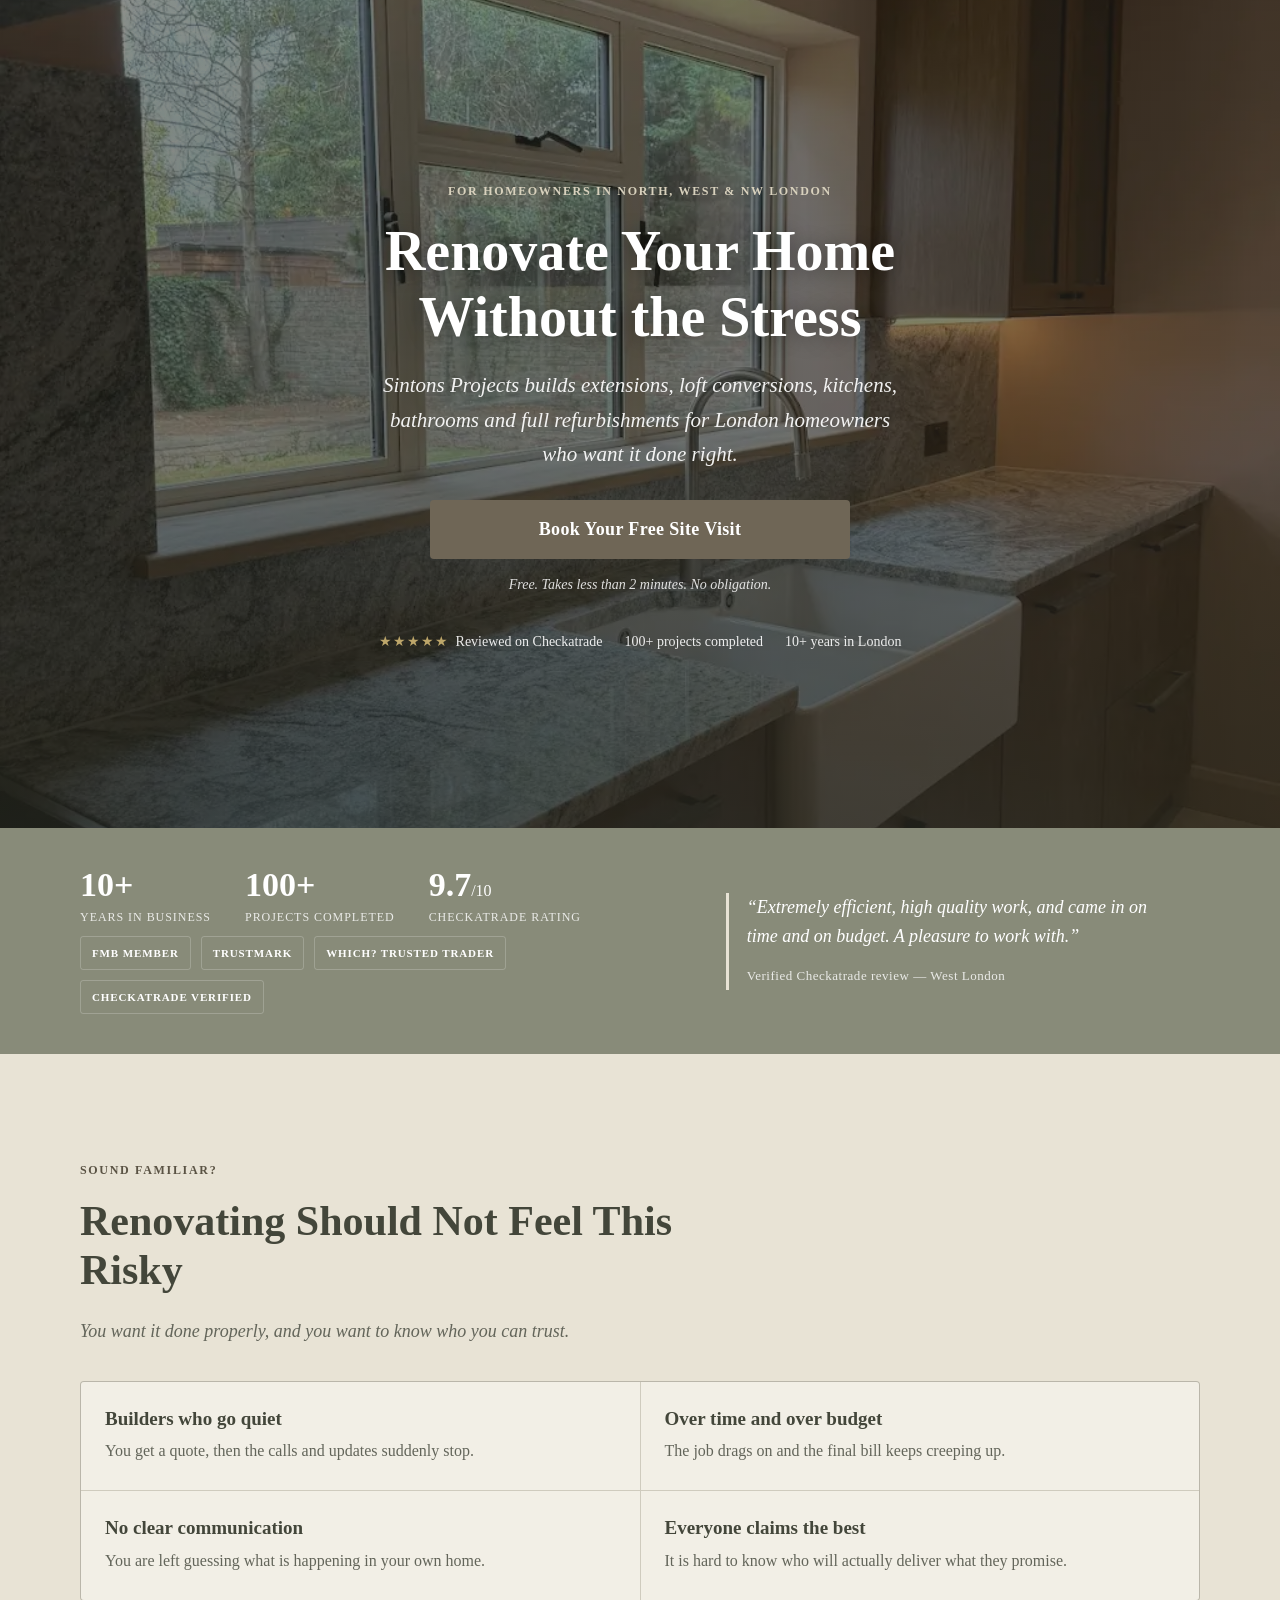
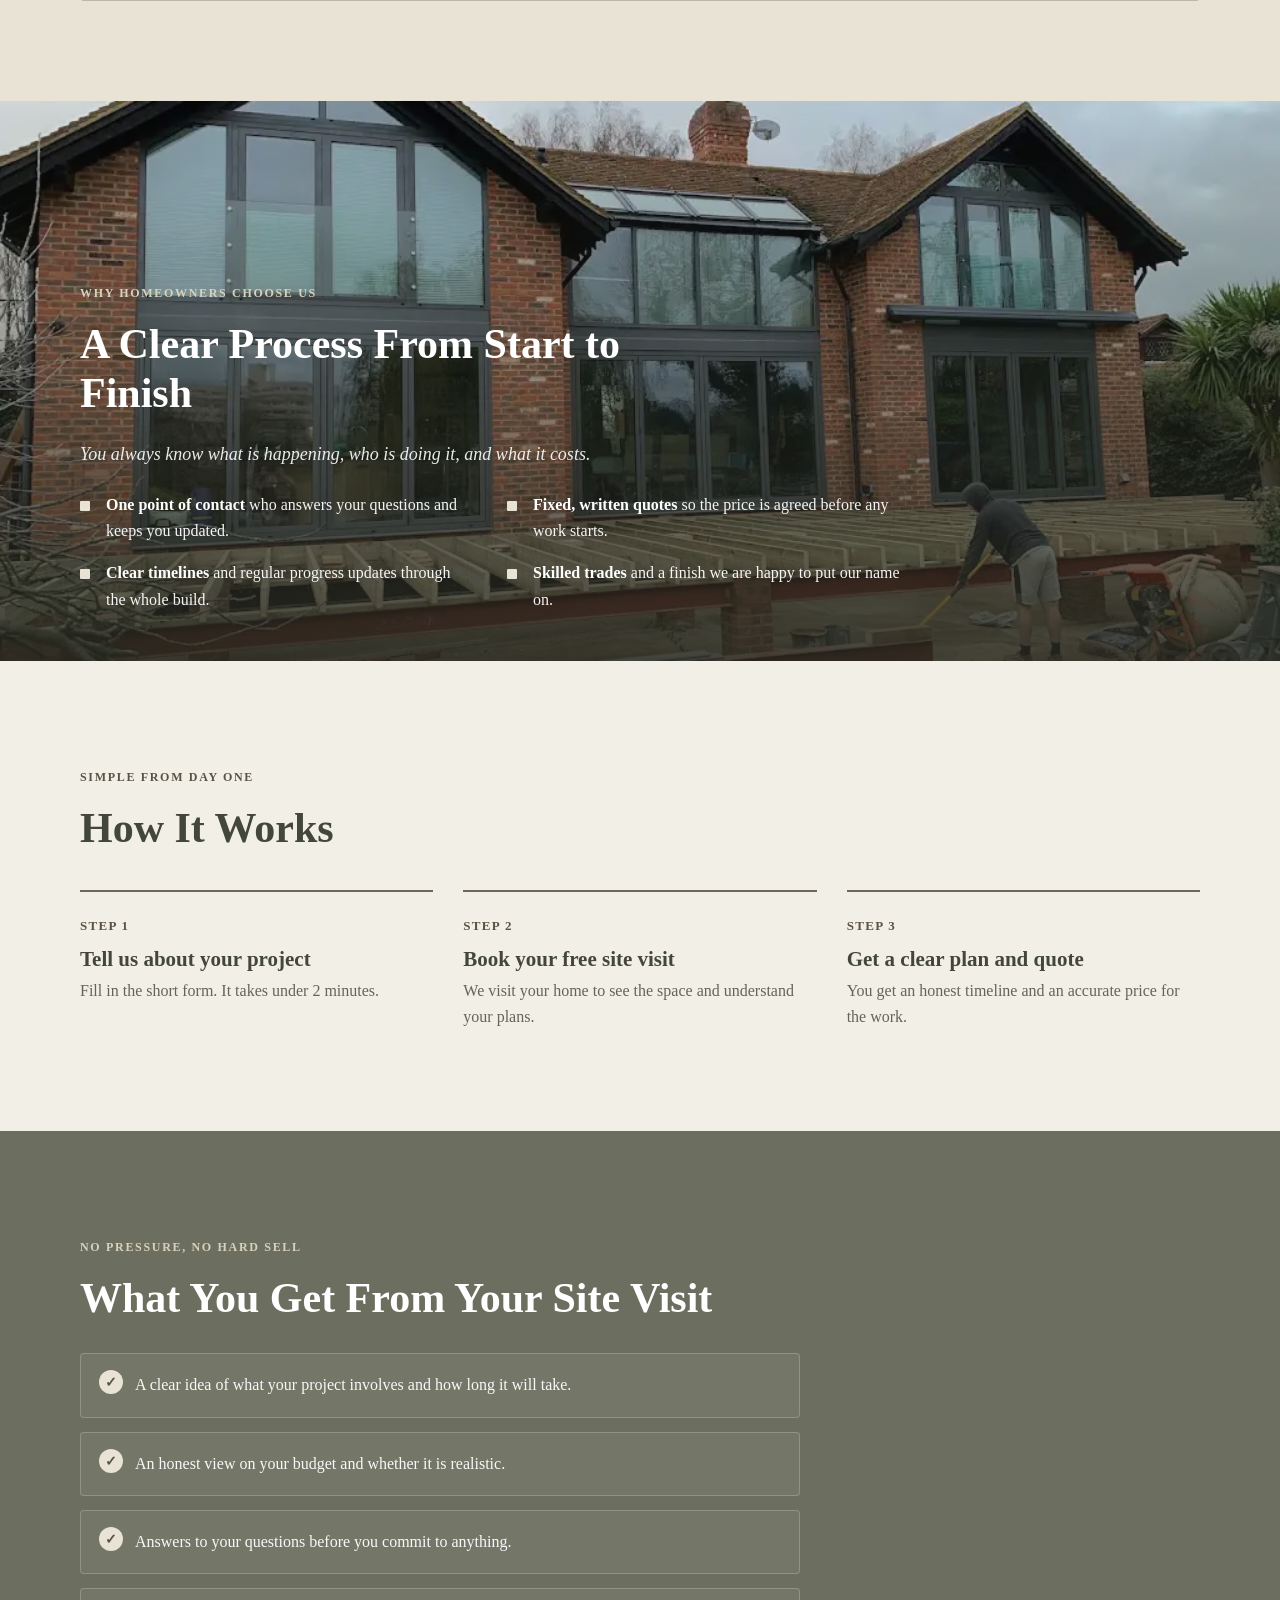
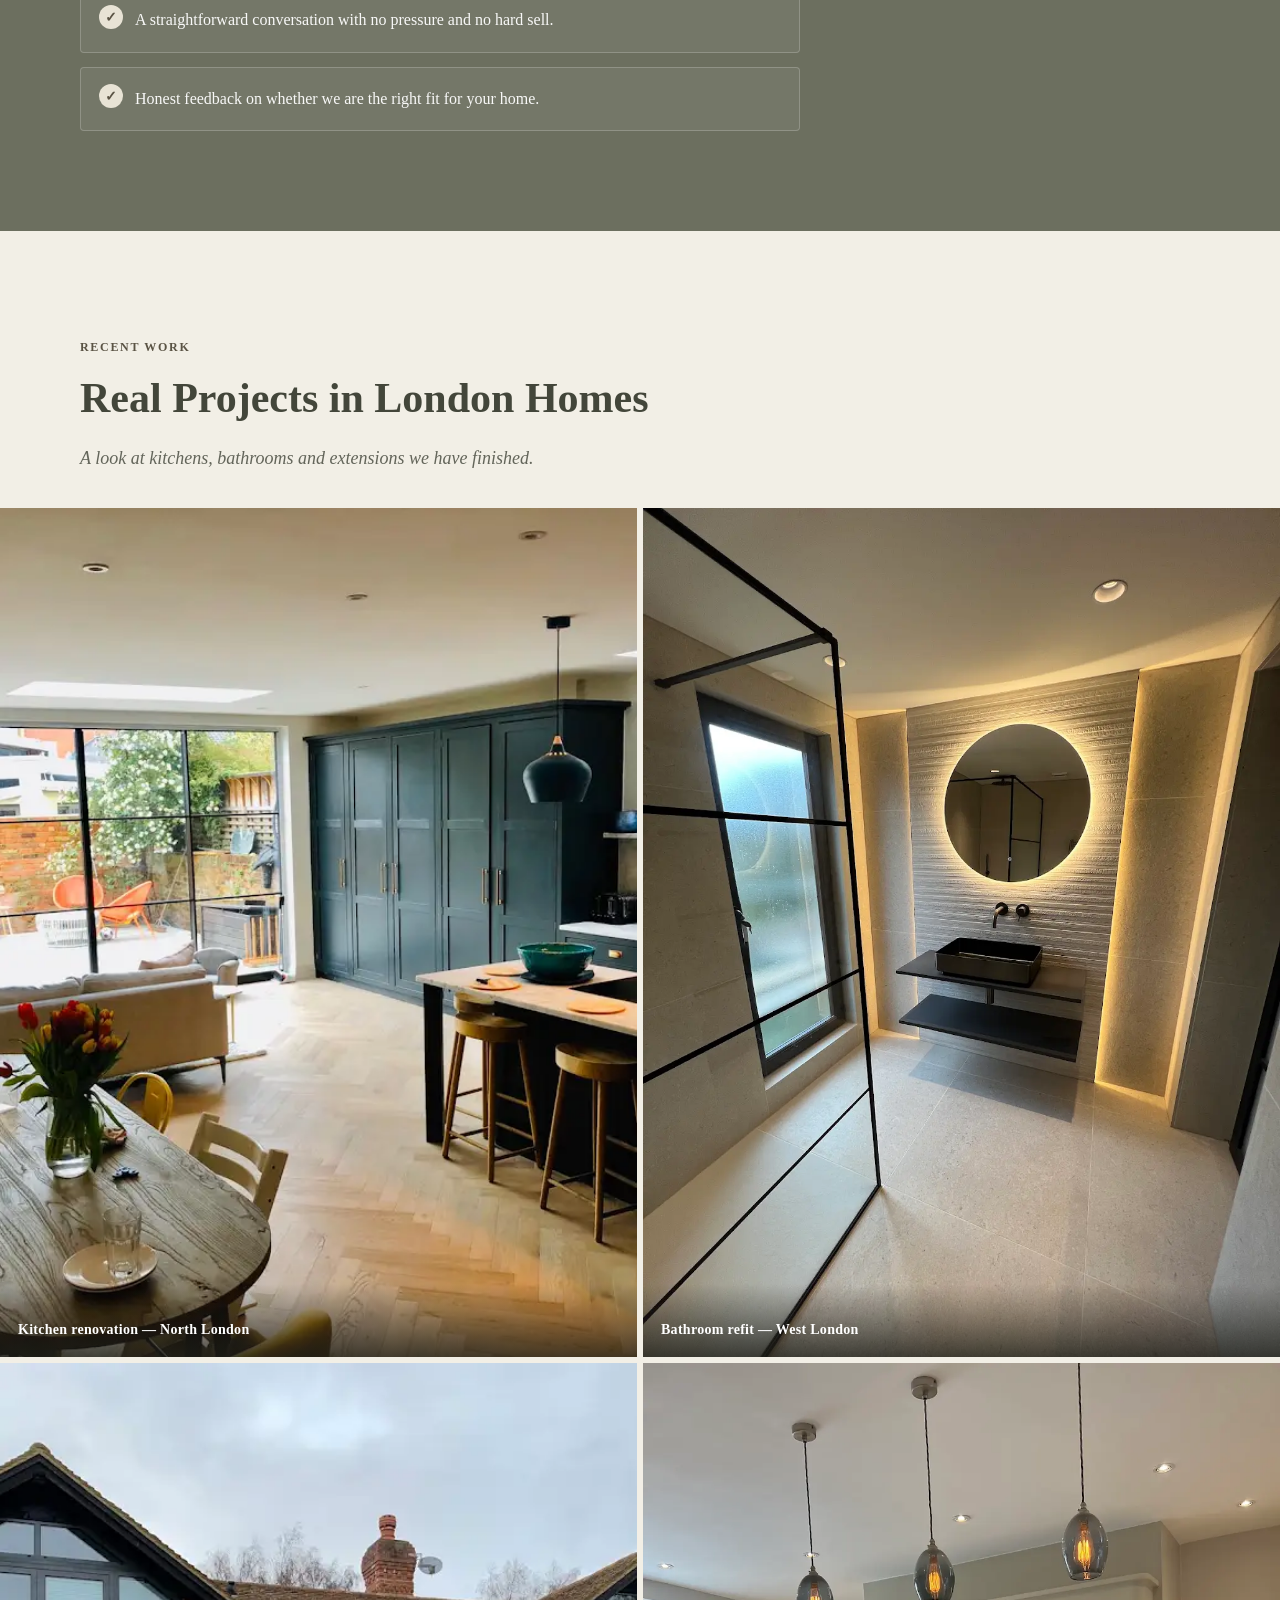
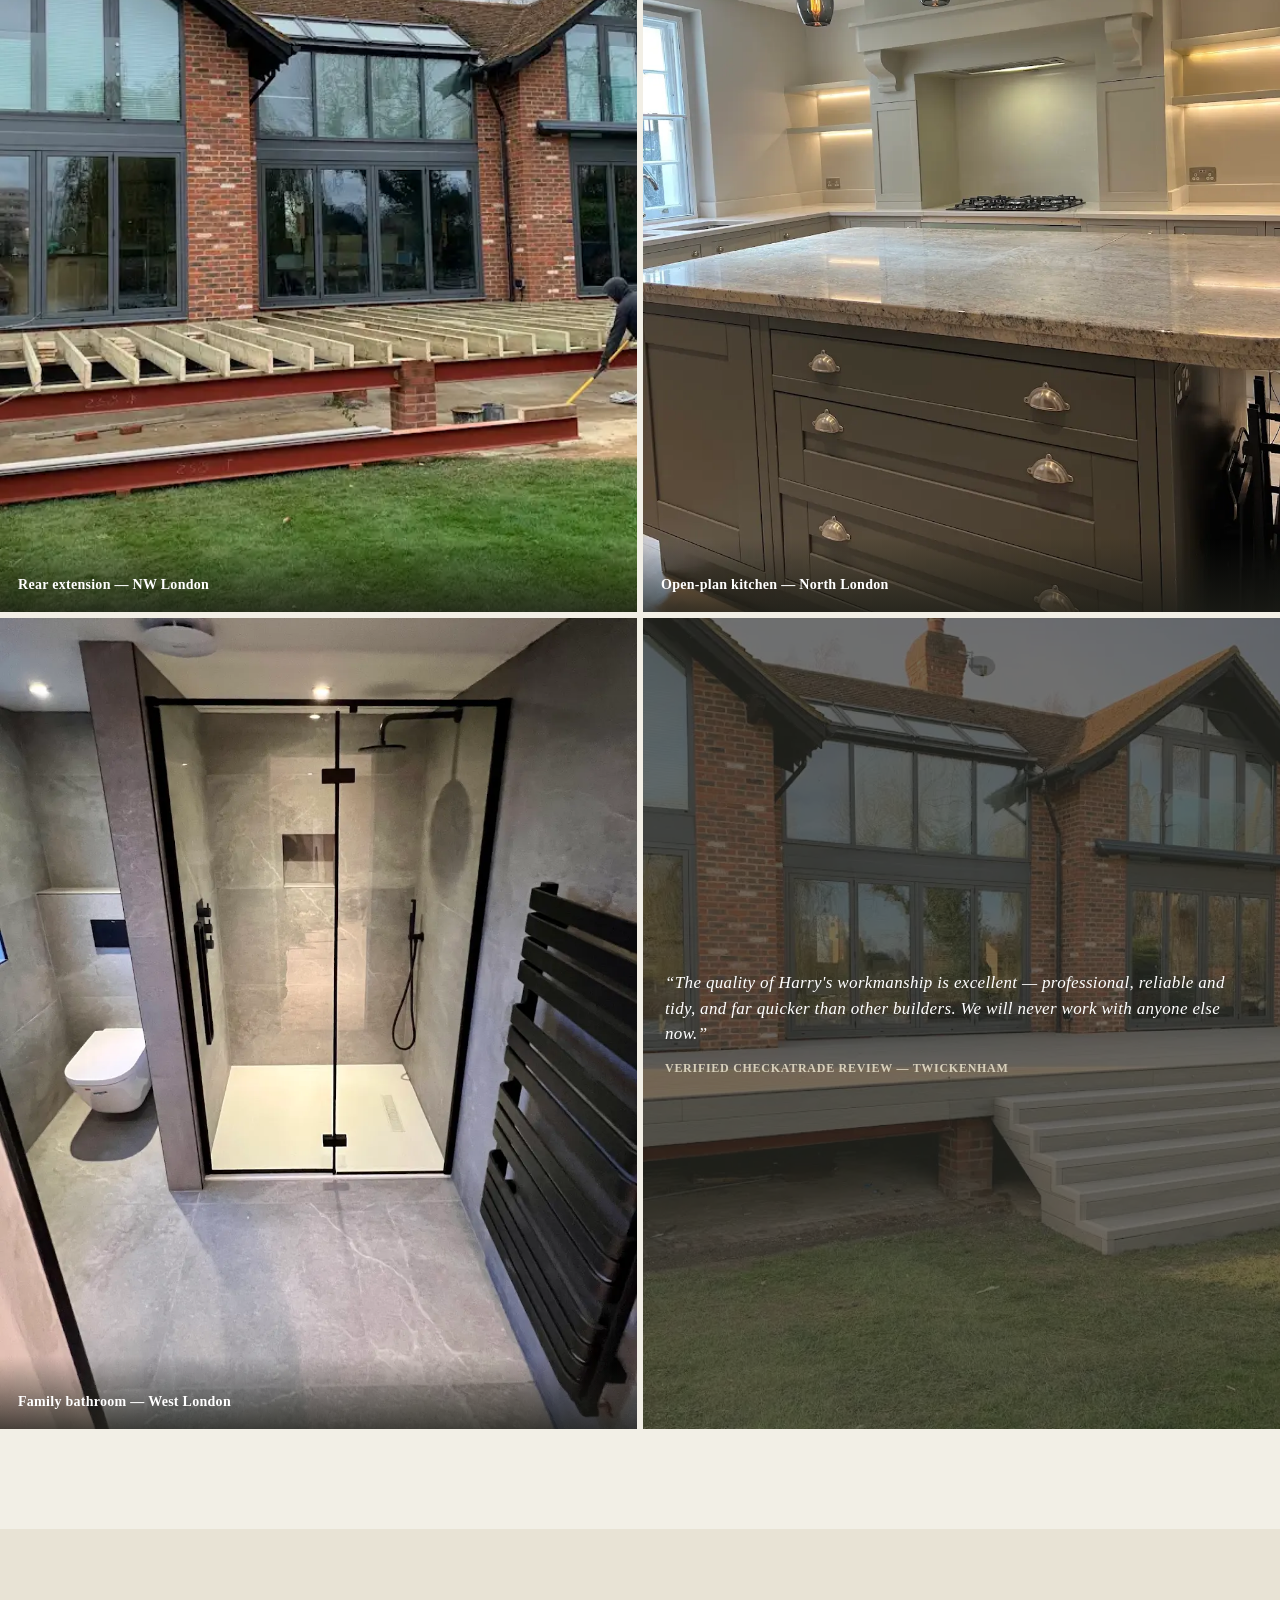
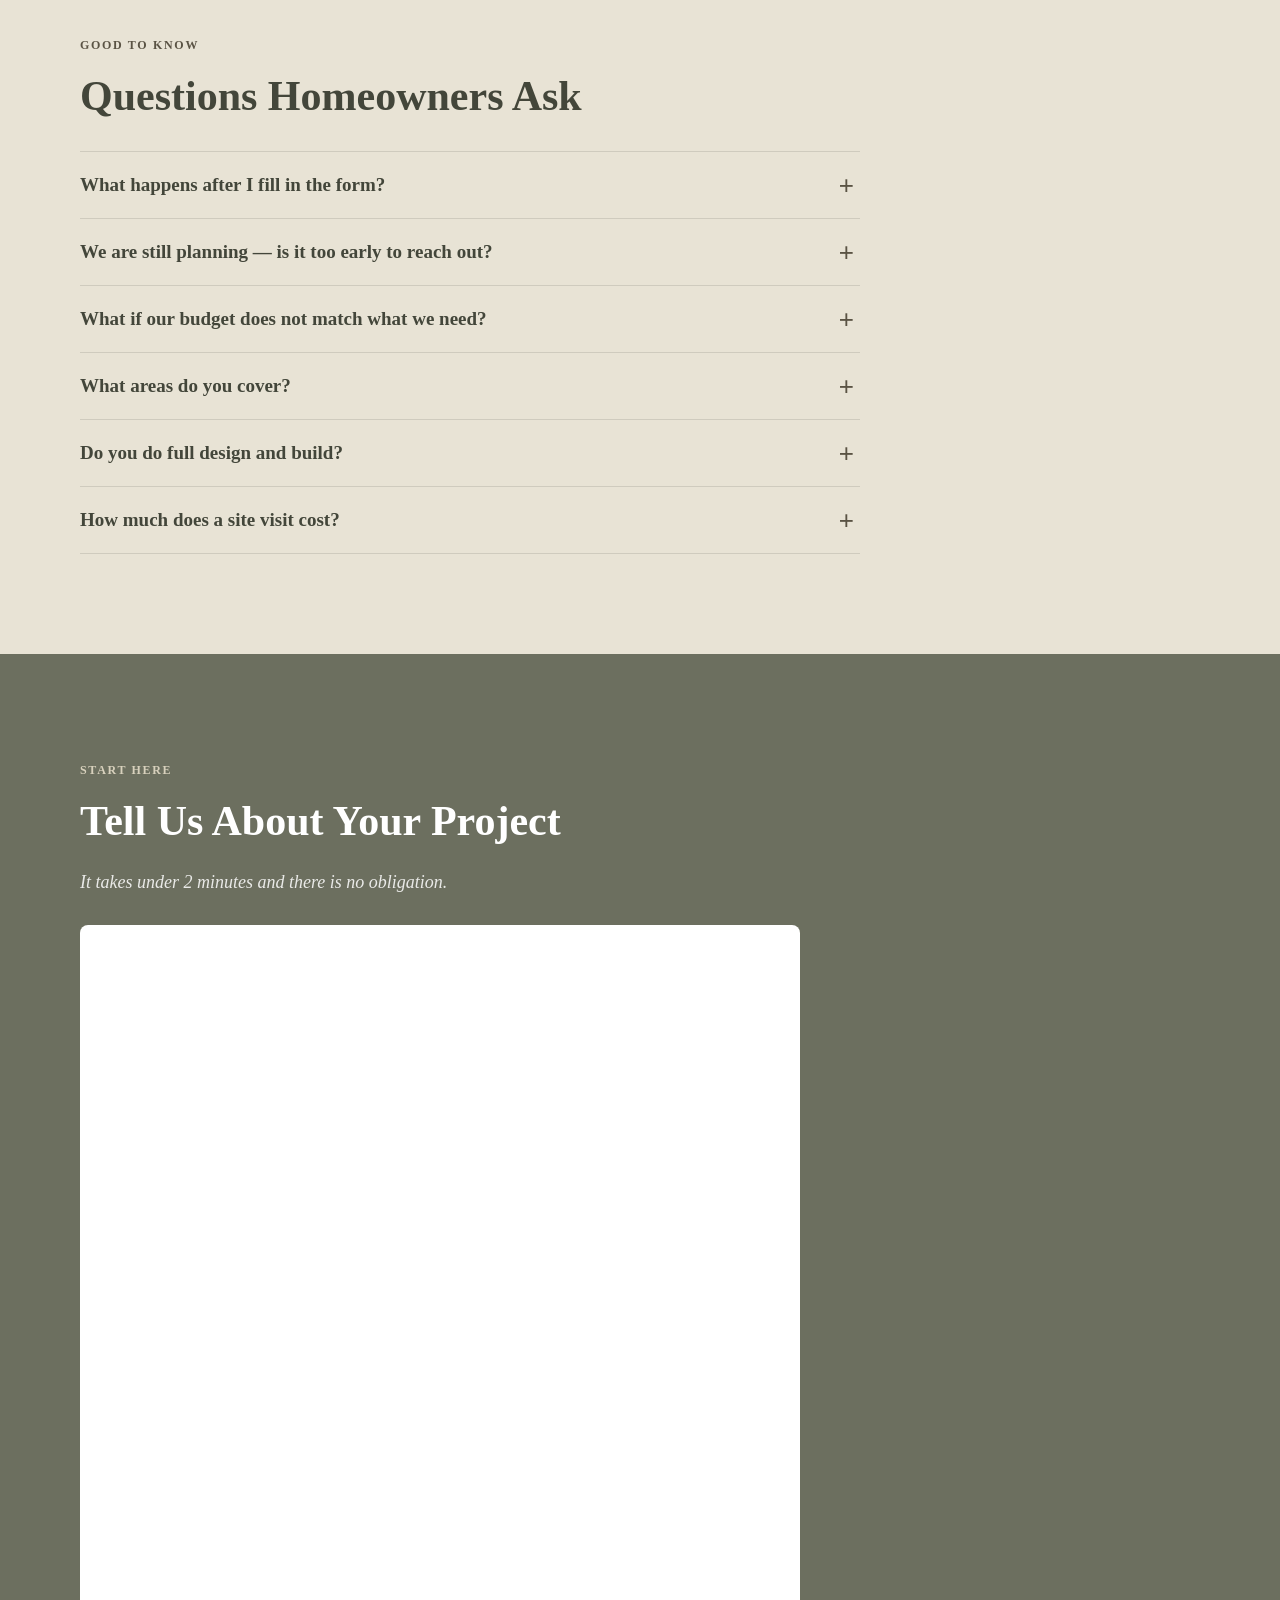
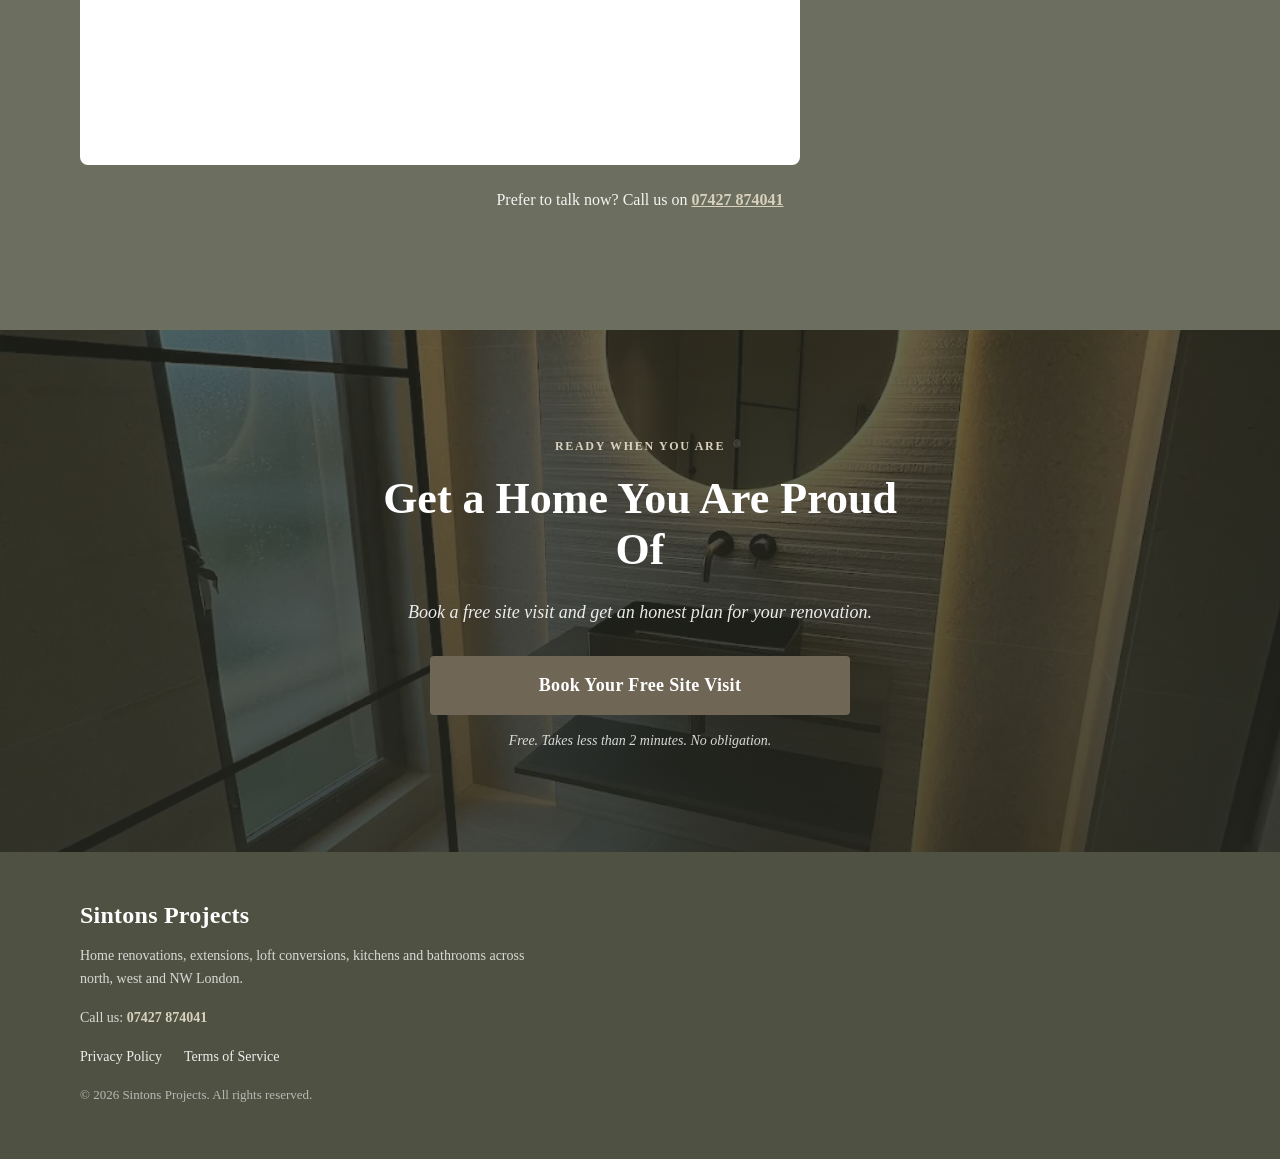
==== index.html @ 222a1808 "Add root redirect to funnel landing page Forwards the bare domain (site root) to funnel/landing.html" ====
<!DOCTYPE html>
<html lang="en-GB">
<head>
  <meta charset="UTF-8" />
  <meta name="viewport" content="width=device-width, initial-scale=1" />
  <title>Sintons Projects | Home Renovations in North &amp; West London</title>
  <meta name="robots" content="noindex, follow" />
  <script>
    // Forward the bare domain to the funnel landing page,
    // preserving any UTM / click-id query parameters for tracking.
    (function () {
      var qs = window.location.search || "";
      window.location.replace("funnel/landing.html" + qs);
    })();
  </script>
  <meta http-equiv="refresh" content="0; url=funnel/landing.html" />
</head>
<body>
  <p style="font-family:Georgia,serif;padding:40px;">
    Redirecting to <a href="funnel/landing.html">Sintons Projects</a>…
  </p>
</body>
</html>
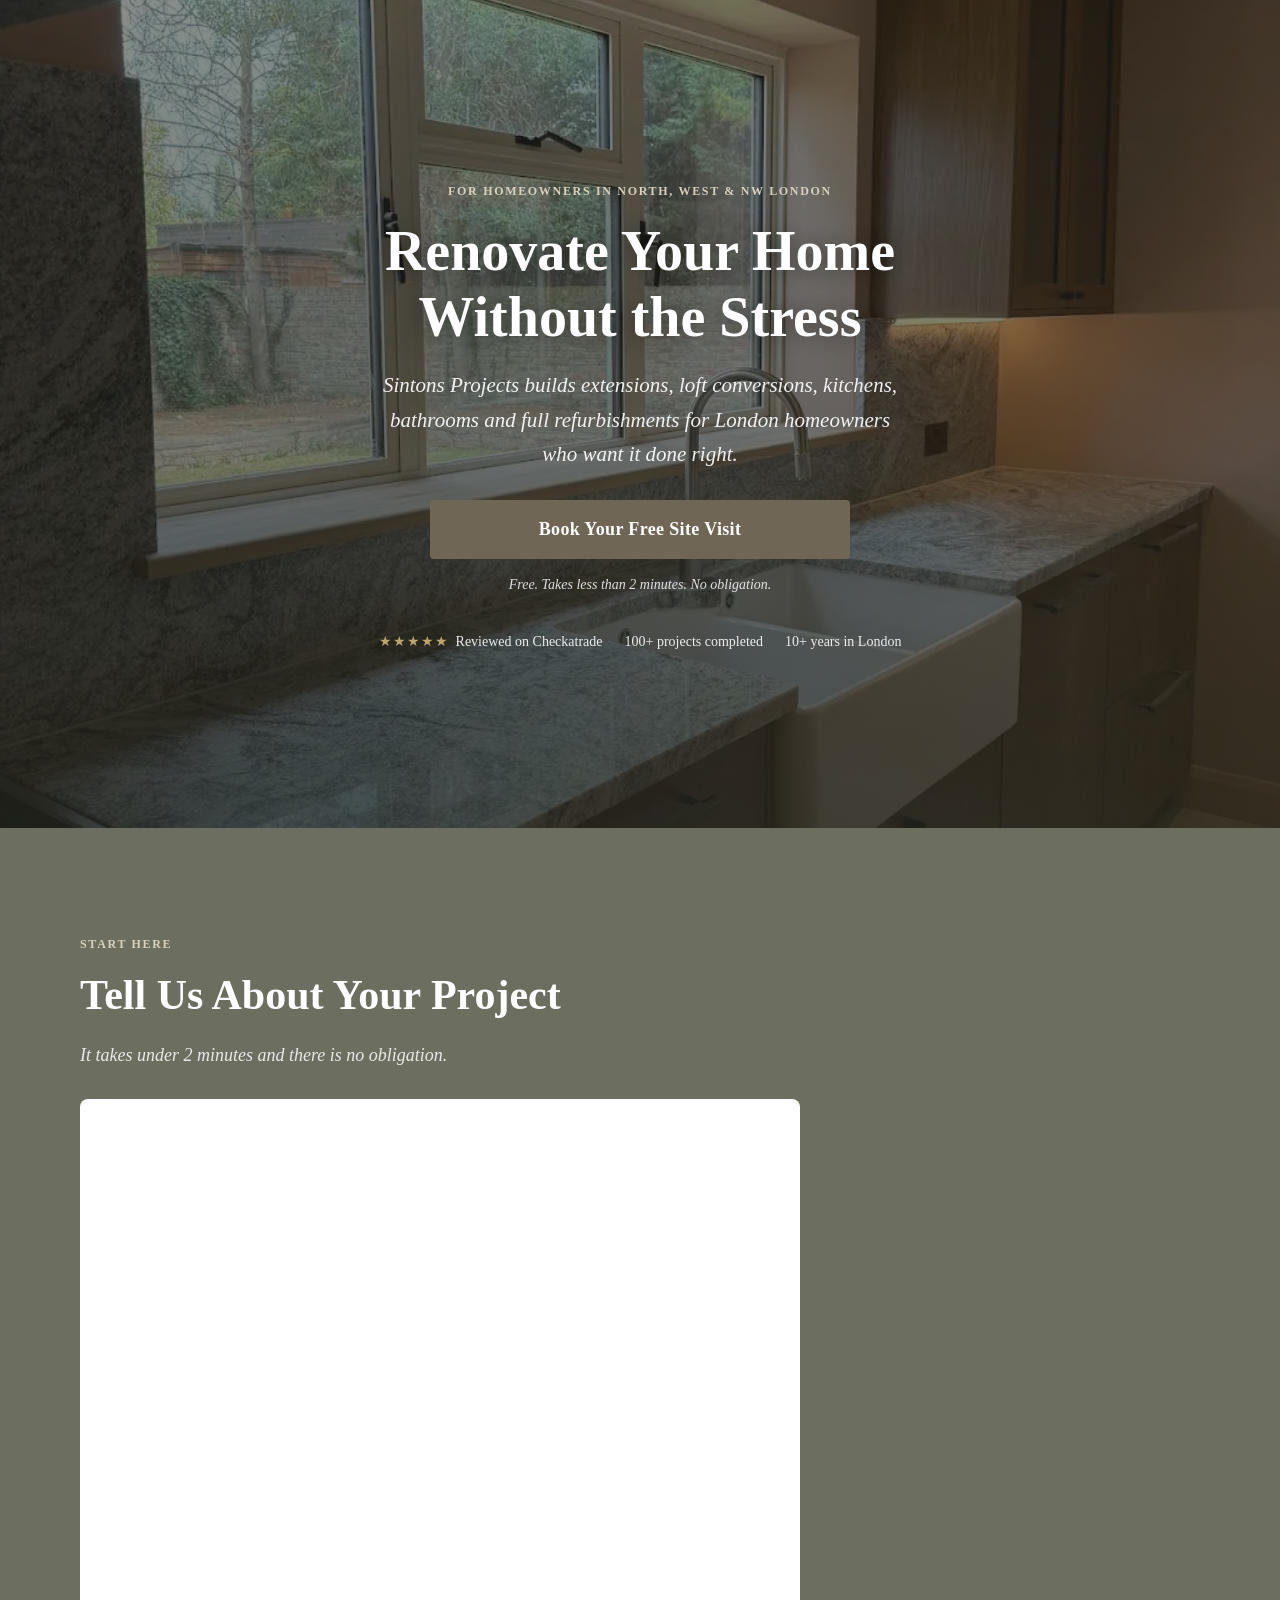
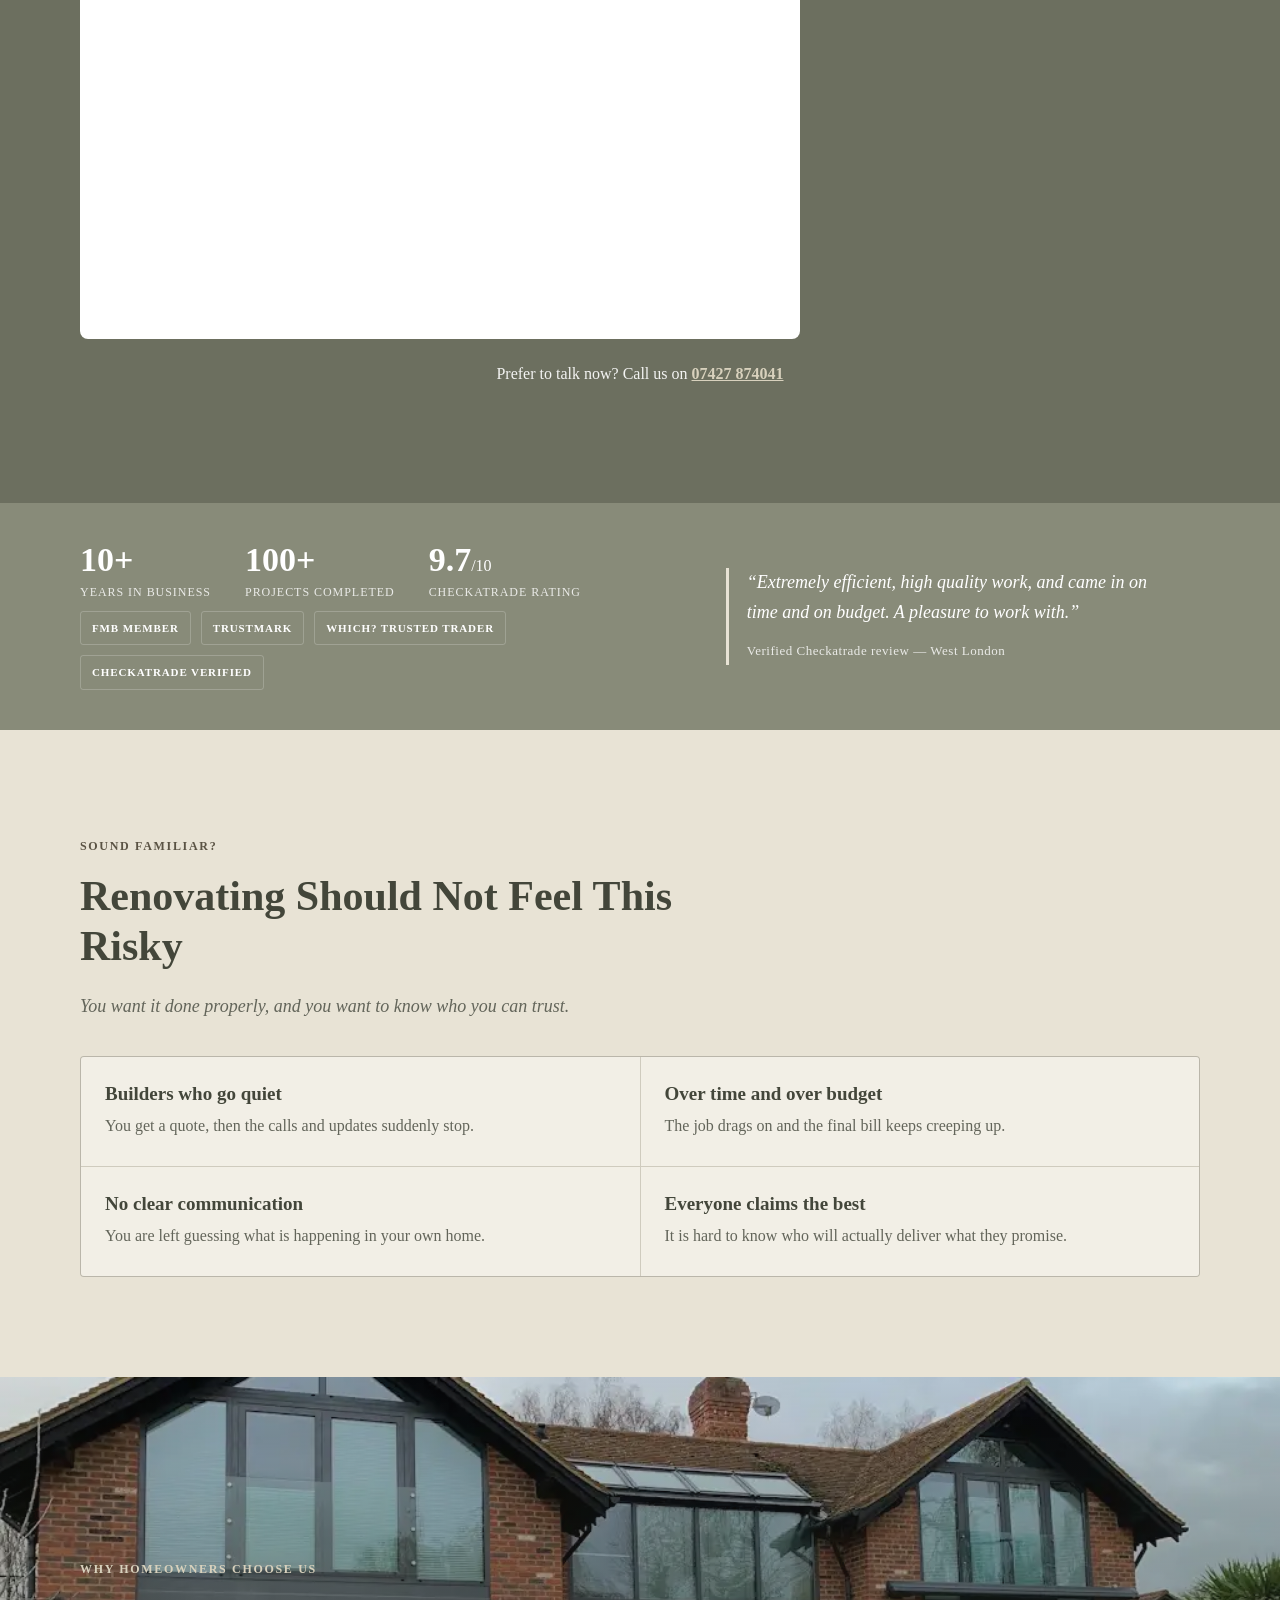
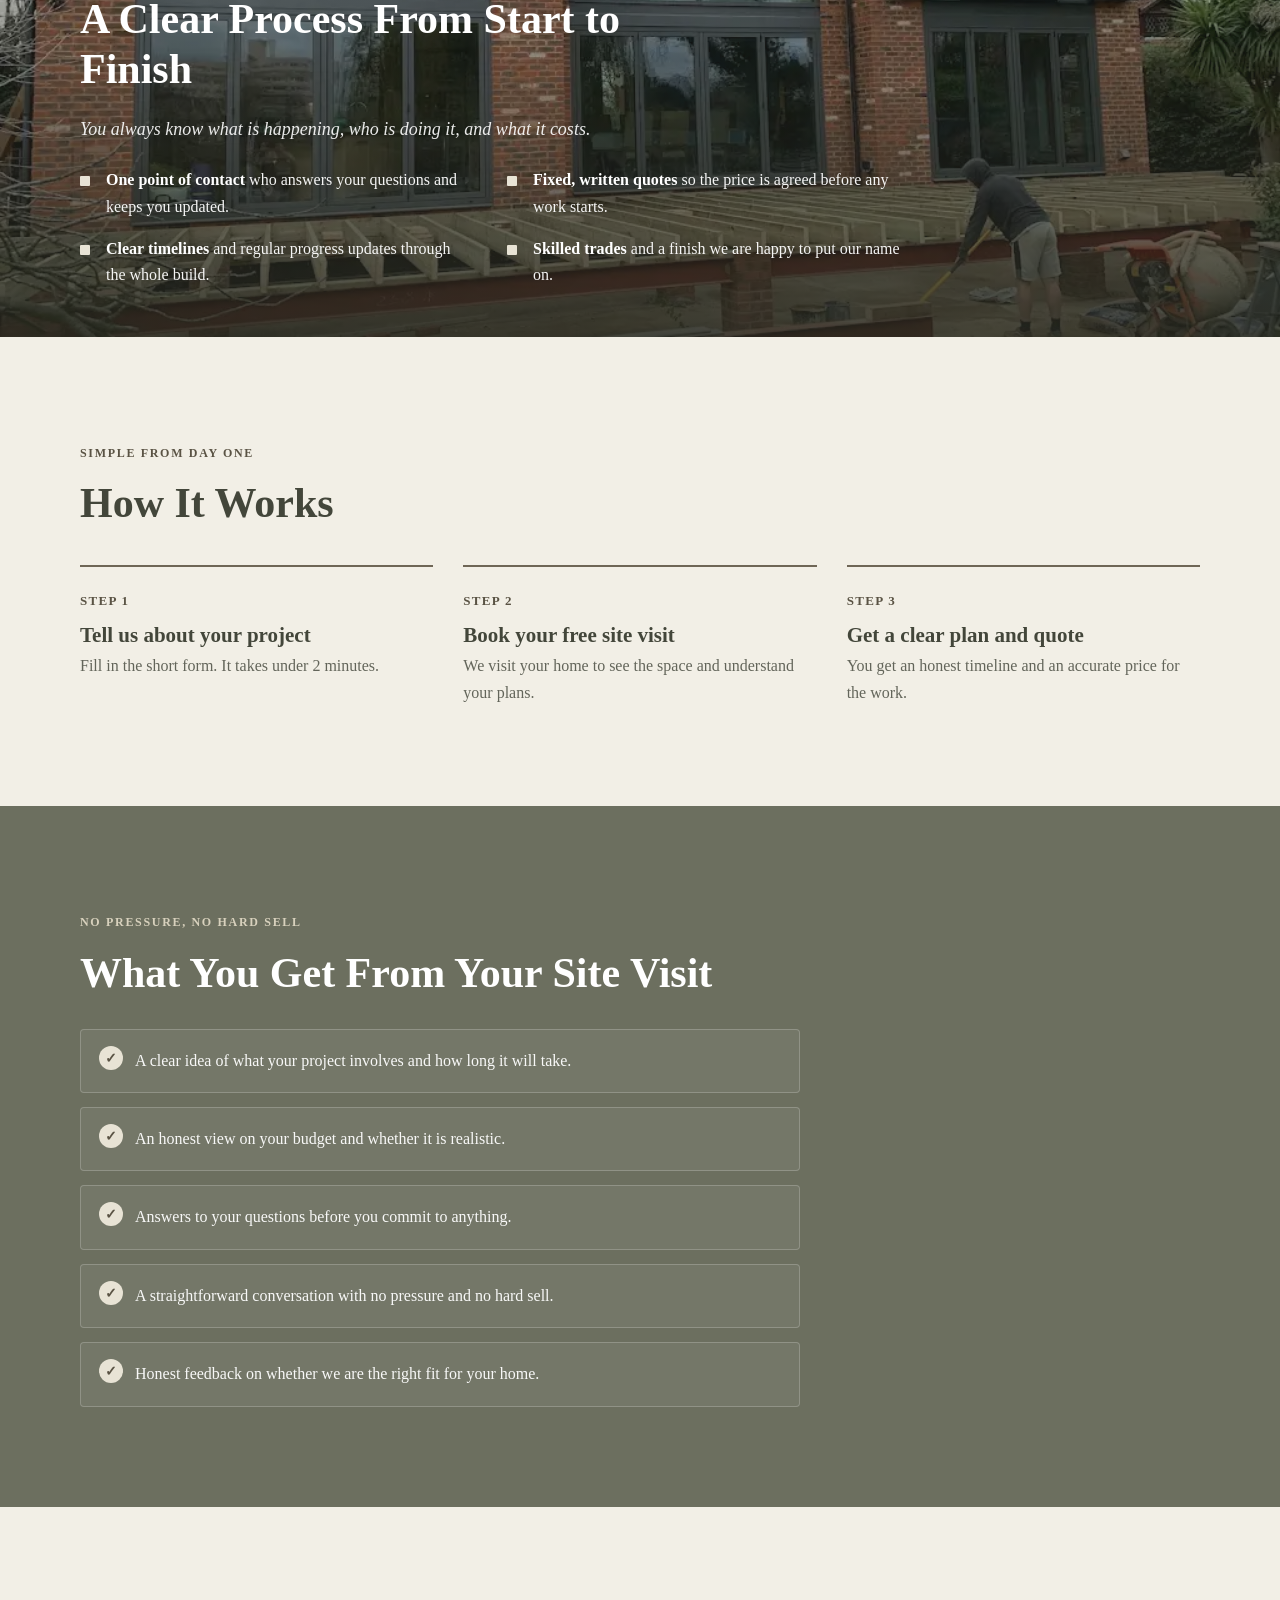
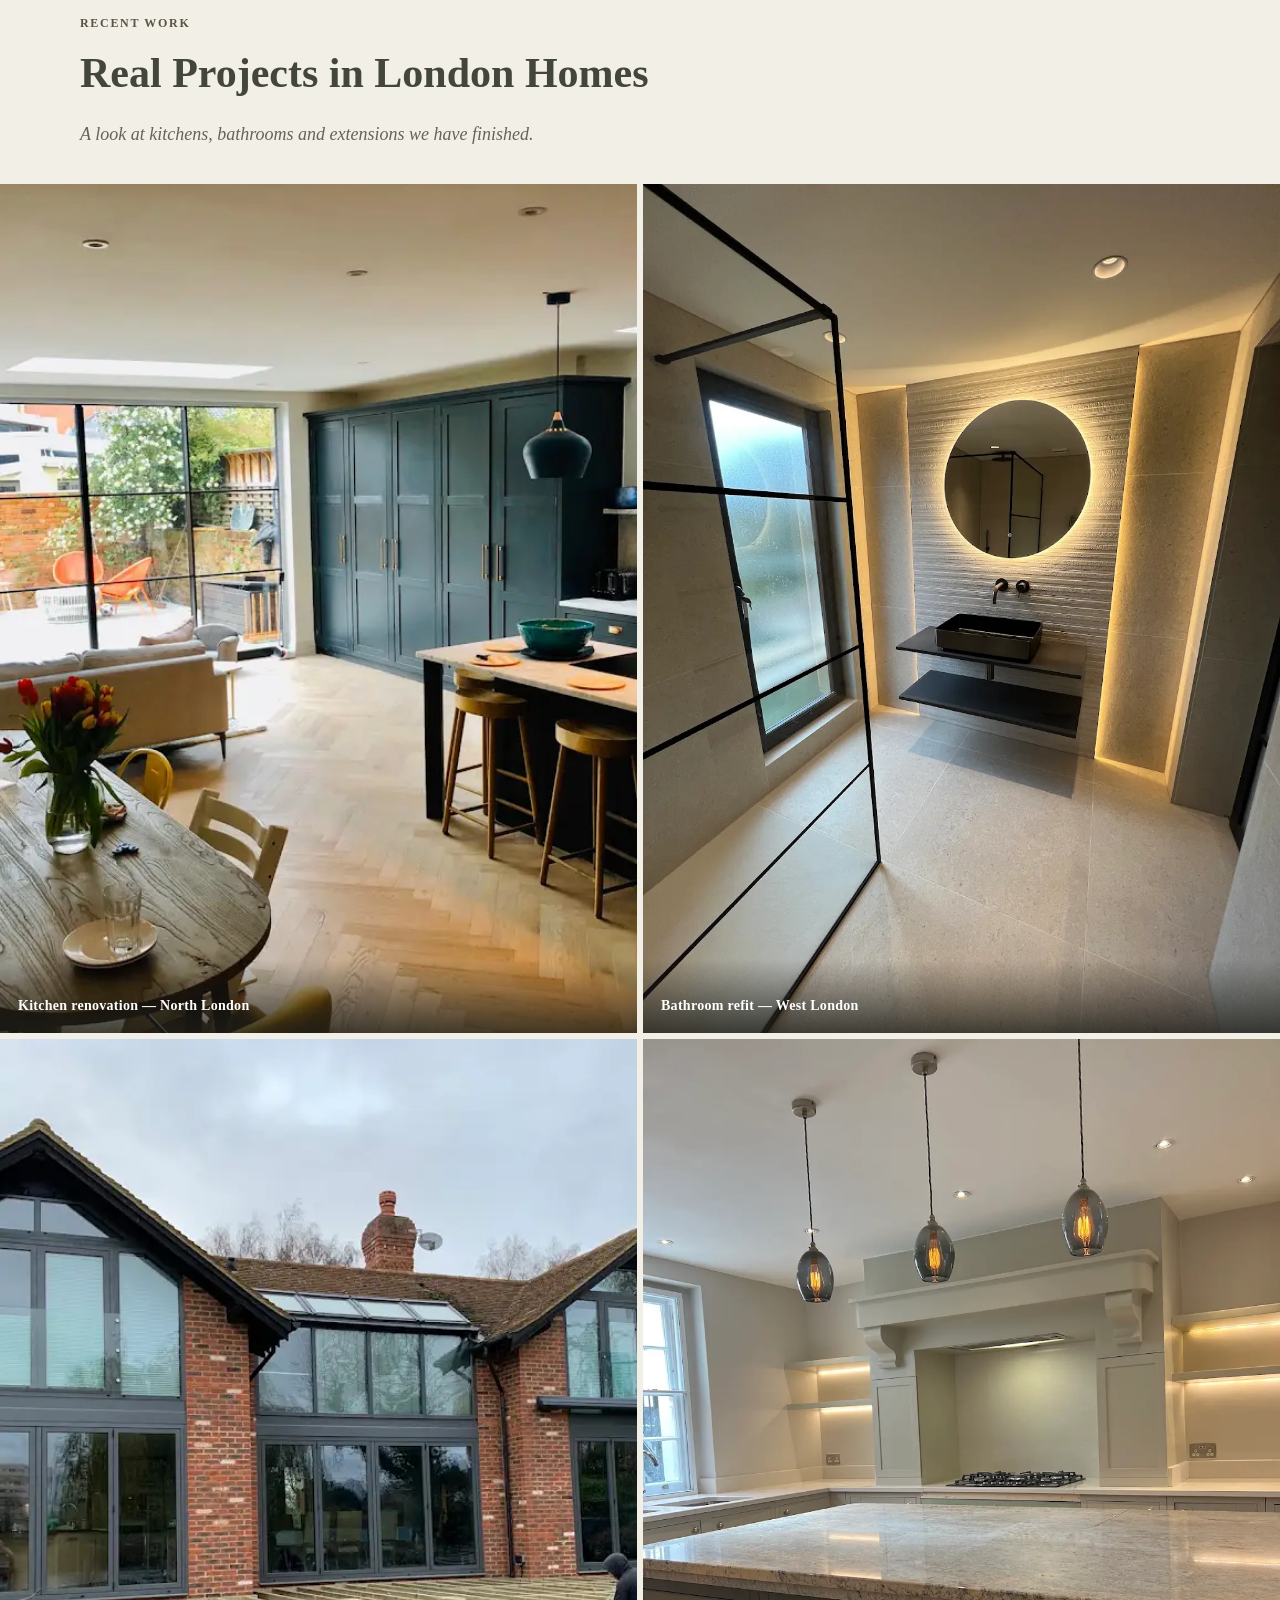
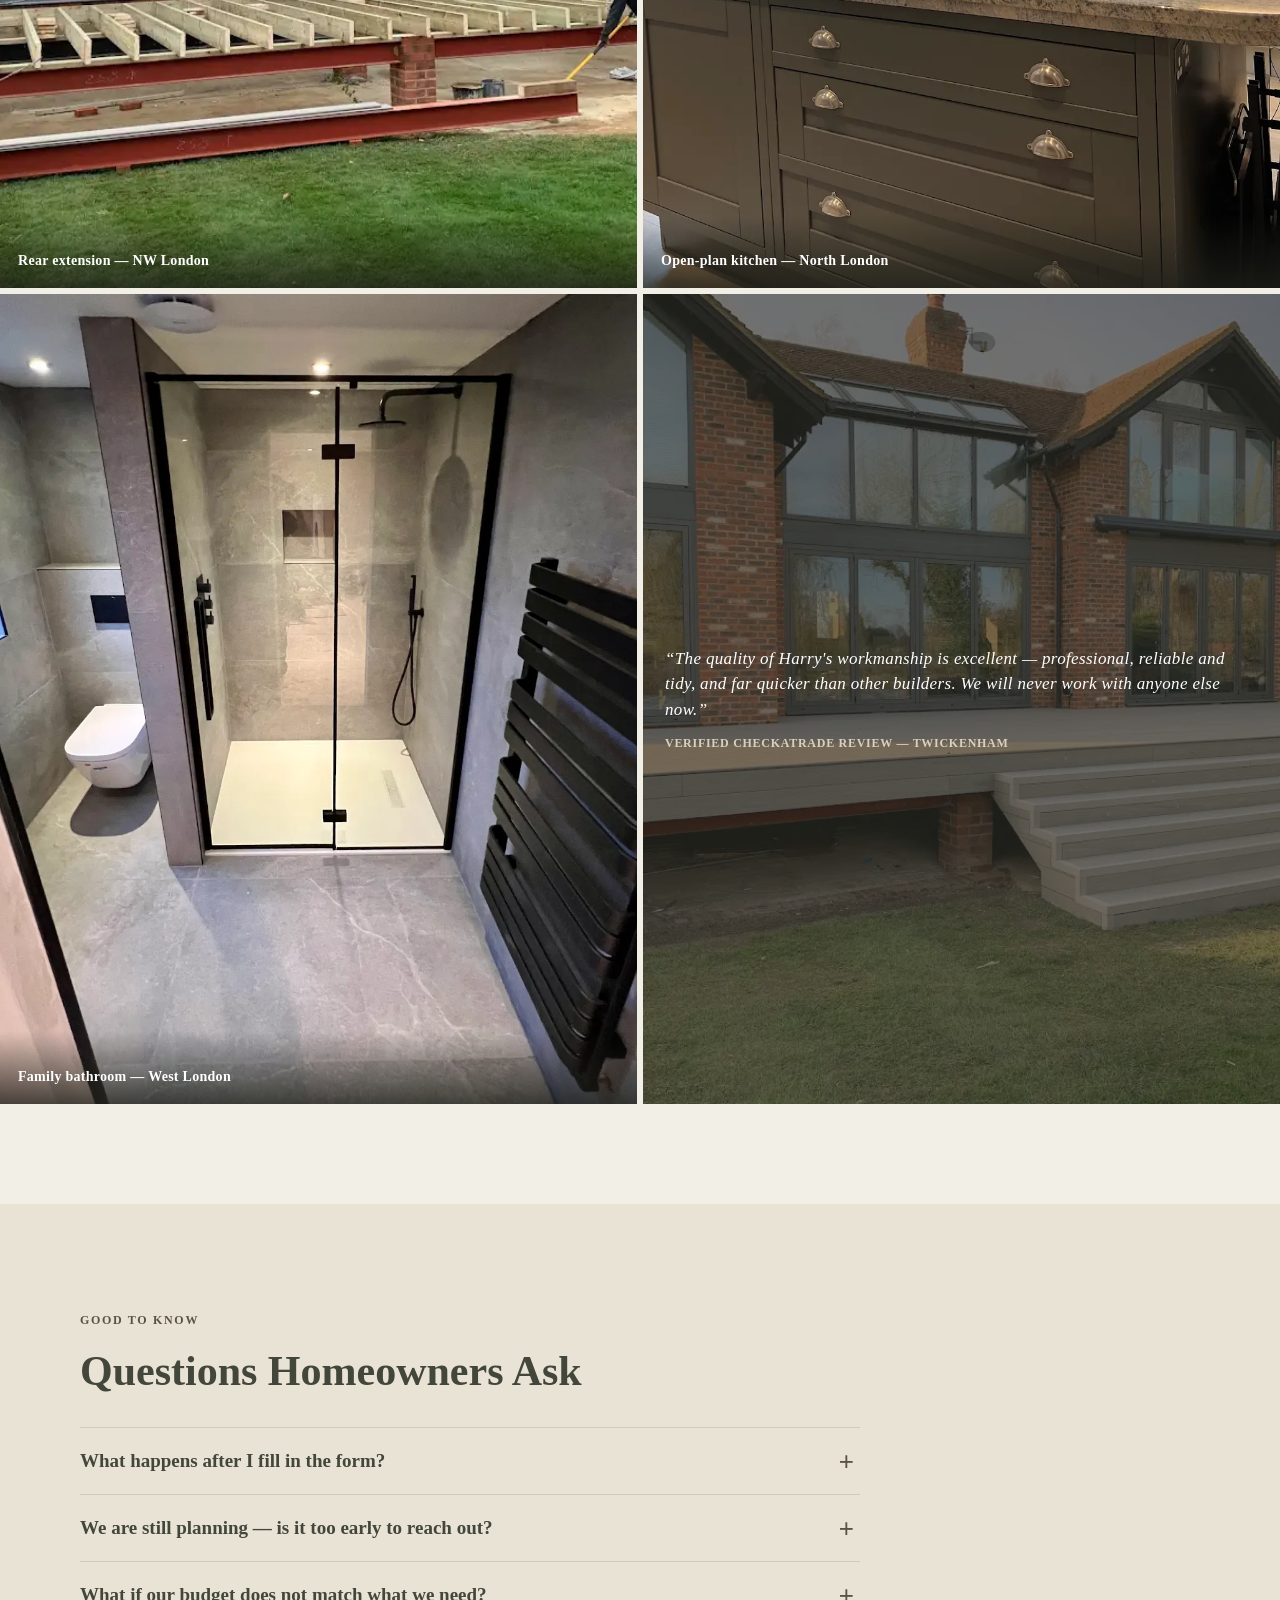
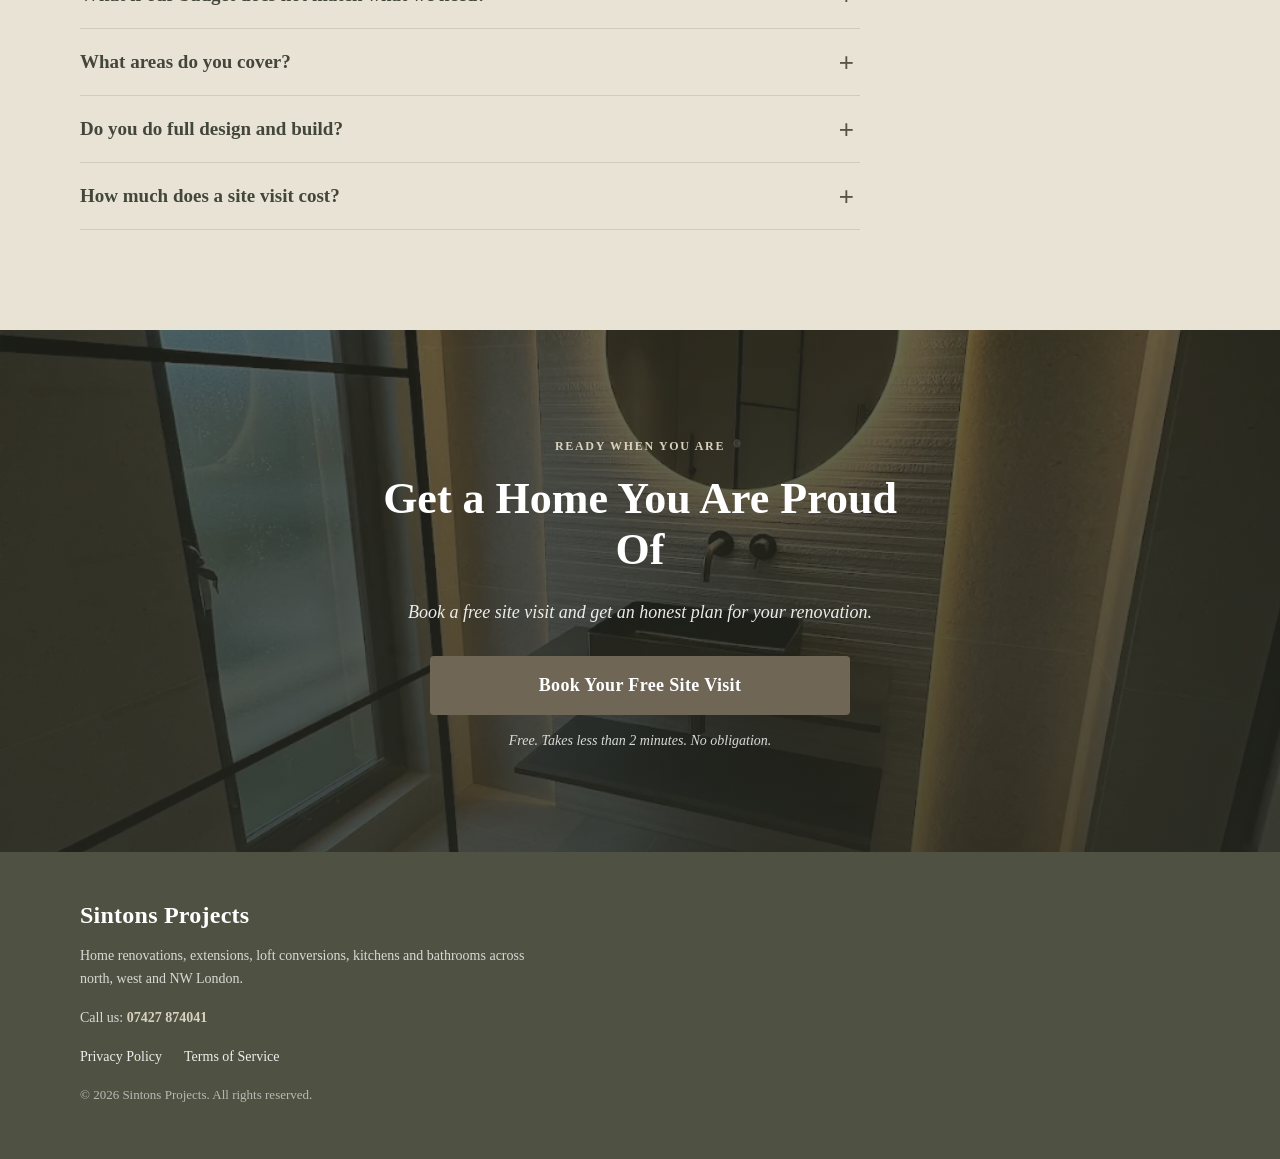
==== commit 86cb402a: "Serve funnel from site root for clean URLs Move the funnel files out of funnel/ to the repo root and" ====
--- a/index.html
+++ b/index.html
@@ -1,23 +1,315 @@
 <!DOCTYPE html>
 <html lang="en-GB">
 <head>
+  <!-- TRACKING HEAD CODES GO HERE: Meta Pixel, GA4, GTM Head, TikTok, etc. -->
+
   <meta charset="UTF-8" />
   <meta name="viewport" content="width=device-width, initial-scale=1" />
   <title>Sintons Projects | Home Renovations in North &amp; West London</title>
-  <meta name="robots" content="noindex, follow" />
-  <script>
-    // Forward the bare domain to the funnel landing page,
-    // preserving any UTM / click-id query parameters for tracking.
-    (function () {
-      var qs = window.location.search || "";
-      window.location.replace("funnel/landing.html" + qs);
-    })();
-  </script>
-  <meta http-equiv="refresh" content="0; url=funnel/landing.html" />
+  <meta name="description" content="Full refurbishments, extensions, loft conversions, kitchens and bathrooms across north, west and NW London. Book a free site visit with a builder homeowners trust." />
+  <meta name="robots" content="index, follow" />
+
+  <meta property="og:title" content="Sintons Projects | Home Renovations in North &amp; West London" />
+  <meta property="og:description" content="A finished renovation you love — on time, on budget, no nasty surprises. Book your free site visit." />
+  <meta property="og:type" content="website" />
+
+  <link rel="preload" as="image" href="assets/sintons-kitchen-2.webp" />
+  <link rel="stylesheet" href="styles.css" />
 </head>
 <body>
-  <p style="font-family:Georgia,serif;padding:40px;">
-    Redirecting to <a href="funnel/landing.html">Sintons Projects</a>…
-  </p>
+  <!-- TRACKING BODY CODES GO HERE: GTM Body noscript, etc. -->
+
+  <!-- ==================== 1. HERO ==================== -->
+  <header class="hero" id="top">
+    <div class="hero__inner">
+      <span class="eyebrow">For homeowners in north, west &amp; NW London</span>
+      <h1>Renovate Your Home Without the Stress</h1>
+      <p class="hero__sub">Sintons Projects builds extensions, loft conversions, kitchens, bathrooms and full refurbishments for London homeowners who want it done right.</p>
+      <div class="hero__cta">
+        <button class="btn btn-lg" data-scroll-to-form>Book Your Free Site Visit</button>
+        <p class="friction">Free. Takes less than 2 minutes. No obligation.</p>
+      </div>
+      <div class="hero__trust">
+        <span><span class="stars">★★★★★</span> Reviewed on Checkatrade</span>
+        <span>100+ projects completed</span>
+        <span>10+ years in London</span>
+      </div>
+    </div>
+  </header>
+
+  <!-- ==================== FORM / SURVEY (placed directly below the hero) ==================== -->
+  <section class="section formsec" id="form" aria-labelledby="form-h">
+    <div class="container">
+      <div class="section-head">
+        <span class="eyebrow">Start here</span>
+        <h2 id="form-h">Tell Us About Your Project</h2>
+        <p class="subline">It takes under 2 minutes and there is no obligation.</p>
+      </div>
+
+      <div class="form-wrap">
+        <!-- ============================================================
+             GHL QUALIFICATION FORM
+             UTMs are appended to this iframe src by script.js.
+             MANUAL STEP: add hidden fields in the GHL form builder named
+             utm_source, utm_medium, utm_campaign, utm_content, utm_term,
+             fbclid, gclid, ttclid, msclkid so the values are stored on the
+             lead. Set the form's redirect to thank-you.html (script.js also
+             redirects as a fallback).
+             ============================================================ -->
+        <iframe
+          src="https://api.leadconnectorhq.com/widget/form/q59jmJmJXy3fcvRbNvBl"
+          style="width:100%;border:none;border-radius:8px"
+          id="inline-q59jmJmJXy3fcvRbNvBl"
+          data-layout="{'id':'INLINE'}"
+          data-trigger-type="alwaysShow"
+          data-trigger-value=""
+          data-activation-type="alwaysActivated"
+          data-activation-value=""
+          data-deactivation-type="neverDeactivate"
+          data-deactivation-value=""
+          data-form-name="Sintons Form"
+          data-height="786"
+          data-layout-iframe-id="inline-q59jmJmJXy3fcvRbNvBl"
+          data-form-id="q59jmJmJXy3fcvRbNvBl"
+          title="Sintons Form">
+        </iframe>
+      </div>
+
+      <p class="form-call">Prefer to talk now? Call us on <a href="tel:+447427874041">07427 874041</a></p>
+    </div>
+  </section>
+
+  <!-- ==================== 2. SOCIAL PROOF STRIP ==================== -->
+  <section class="proofstrip" aria-label="Trust and social proof">
+    <div class="container">
+      <div class="proofstrip__grid">
+        <div>
+          <div class="proofstrip__stats">
+            <div class="stat"><div class="num">10+</div><div class="lbl">Years in business</div></div>
+            <div class="stat"><div class="num">100+</div><div class="lbl">Projects completed</div></div>
+<!-- Verify the exact live aggregate at checkatrade.com/trades/sintonsprojects;
+                 recent verified reviews are consistently 9–10/10. -->
+            <div class="stat"><div class="num">9.7<span style="font-size:16px;font-weight:400">/10</span></div><div class="lbl">Checkatrade rating</div></div>
+          </div>
+          <!-- Accreditation logos: swap these text badges for the client's real
+               logo images (FMB / TrustMark / Which? Trusted Trader) once confirmed. -->
+          <div class="badges">
+            <span class="badge">FMB Member</span>
+            <span class="badge">TrustMark</span>
+            <span class="badge">Which? Trusted Trader</span>
+            <span class="badge">Checkatrade Verified</span>
+          </div>
+        </div>
+        <blockquote class="proofstrip__quote">
+          <!-- Real verified Checkatrade review (W6, condensed) -->
+          <p>“Extremely efficient, high quality work, and came in on time and on budget. A pleasure to work with.”</p>
+          <cite>Verified Checkatrade review — West London</cite>
+        </blockquote>
+      </div>
+    </div>
+  </section>
+
+  <!-- ==================== 3. PROBLEM ==================== -->
+  <section class="section problem" aria-labelledby="problem-h">
+    <div class="container">
+      <div class="section-head">
+        <span class="eyebrow">Sound familiar?</span>
+        <h2 id="problem-h">Renovating Should Not Feel This Risky</h2>
+        <p class="subline">You want it done properly, and you want to know who you can trust.</p>
+      </div>
+      <div class="pain-grid">
+        <div class="pain">
+          <h3>Builders who go quiet</h3>
+          <p>You get a quote, then the calls and updates suddenly stop.</p>
+        </div>
+        <div class="pain">
+          <h3>Over time and over budget</h3>
+          <p>The job drags on and the final bill keeps creeping up.</p>
+        </div>
+        <div class="pain">
+          <h3>No clear communication</h3>
+          <p>You are left guessing what is happening in your own home.</p>
+        </div>
+        <div class="pain">
+          <h3>Everyone claims the best</h3>
+          <p>It is hard to know who will actually deliver what they promise.</p>
+        </div>
+      </div>
+    </div>
+  </section>
+
+  <!-- ==================== 4. MECHANISM (image-led) ==================== -->
+  <section class="mechanism" aria-labelledby="mech-h">
+    <div class="mech-hero">
+      <div class="mech-hero__inner">
+        <span class="eyebrow">Why homeowners choose us</span>
+        <h2 id="mech-h">A Clear Process From Start to Finish</h2>
+        <p class="mech-hero__sub">You always know what is happening, who is doing it, and what it costs.</p>
+        <ul class="mech-points">
+          <li><strong>One point of contact</strong> who answers your questions and keeps you updated.</li>
+          <li><strong>Fixed, written quotes</strong> so the price is agreed before any work starts.</li>
+          <li><strong>Clear timelines</strong> and regular progress updates through the whole build.</li>
+          <li><strong>Skilled trades</strong> and a finish we are happy to put our name on.</li>
+        </ul>
+      </div>
+    </div>
+  </section>
+
+  <!-- ==================== 5. HOW IT WORKS ==================== -->
+  <section class="section" aria-labelledby="how-h">
+    <div class="container">
+      <div class="section-head">
+        <span class="eyebrow">Simple from day one</span>
+        <h2 id="how-h">How It Works</h2>
+      </div>
+      <div class="steps">
+        <div class="step">
+          <span class="n"></span>
+          <h3>Tell us about your project</h3>
+          <p>Fill in the short form. It takes under 2 minutes.</p>
+        </div>
+        <div class="step">
+          <span class="n"></span>
+          <h3>Book your free site visit</h3>
+          <p>We visit your home to see the space and understand your plans.</p>
+        </div>
+        <div class="step">
+          <span class="n"></span>
+          <h3>Get a clear plan and quote</h3>
+          <p>You get an honest timeline and an accurate price for the work.</p>
+        </div>
+      </div>
+    </div>
+  </section>
+
+  <!-- ==================== 6. WHAT YOU GET FROM THE CALL ==================== -->
+  <section class="section get" aria-labelledby="get-h">
+    <div class="container">
+      <div class="section-head">
+        <span class="eyebrow">No pressure, no hard sell</span>
+        <h2 id="get-h">What You Get From Your Site Visit</h2>
+      </div>
+      <ul class="get-list">
+        <li>A clear idea of what your project involves and how long it will take.</li>
+        <li>An honest view on your budget and whether it is realistic.</li>
+        <li>Answers to your questions before you commit to anything.</li>
+        <li>A straightforward conversation with no pressure and no hard sell.</li>
+        <li>Honest feedback on whether we are the right fit for your home.</li>
+      </ul>
+    </div>
+  </section>
+
+  <!-- ==================== 7. PROOF GALLERY ==================== -->
+  <section class="section proof" aria-labelledby="proof-h">
+    <div class="container">
+      <div class="section-head">
+        <span class="eyebrow">Recent work</span>
+        <h2 id="proof-h">Real Projects in London Homes</h2>
+        <p class="subline">A look at kitchens, bathrooms and extensions we have finished.</p>
+      </div>
+    </div>
+    <div class="gallery">
+      <figure>
+        <img src="assets/sintons-kitchen-1.webp" alt="Finished modern kitchen renovation in a London home" loading="lazy" width="1024" height="768" />
+        <figcaption>Kitchen renovation — North London</figcaption>
+      </figure>
+      <figure>
+        <img src="assets/sintons-bathroom-1.webp" alt="Newly fitted bathroom with tiled walls" loading="lazy" width="1024" height="768" />
+        <figcaption>Bathroom refit — West London</figcaption>
+      </figure>
+      <figure>
+        <img src="assets/sintons-extensions-1.webp" alt="Rear home extension with large glazing" loading="lazy" width="1024" height="768" />
+        <figcaption>Rear extension — NW London</figcaption>
+      </figure>
+      <figure>
+        <img src="assets/sintons-kitchen-3.webp" alt="Bright open-plan kitchen with island" loading="lazy" width="1024" height="768" />
+        <figcaption>Open-plan kitchen — North London</figcaption>
+      </figure>
+      <figure>
+        <img src="assets/sintons-bathroom-2.webp" alt="Modern bathroom with walk-in shower" loading="lazy" width="1024" height="768" />
+        <figcaption>Family bathroom — West London</figcaption>
+      </figure>
+      <!-- Testimonial overlaid on a real project image (no grey card) -->
+      <figure class="quote">
+        <img src="assets/sintons-outdoor-2.webp" alt="Completed home renovation and outdoor space" loading="lazy" width="1024" height="768" />
+        <figcaption>
+          <!-- Real verified Checkatrade review (TW12, condensed) -->
+          “The quality of Harry's workmanship is excellent — professional, reliable and tidy, and far quicker than other builders. We will never work with anyone else now.”
+          <cite>Verified Checkatrade review — Twickenham</cite>
+        </figcaption>
+      </figure>
+    </div>
+  </section>
+
+  <!-- ==================== 9. FAQ ==================== -->
+  <section class="section faq" aria-labelledby="faq-h">
+    <div class="container">
+      <div class="section-head">
+        <span class="eyebrow">Good to know</span>
+        <h2 id="faq-h">Questions Homeowners Ask</h2>
+      </div>
+      <div class="faq-list">
+        <div class="faq-item">
+          <button class="faq-q" aria-expanded="false">What happens after I fill in the form?</button>
+          <div class="faq-a"><div class="faq-a-inner">One of our team calls you for a short chat about your project. If it looks like a good fit, we book a free site visit at a time that suits you.</div></div>
+        </div>
+        <div class="faq-item">
+          <button class="faq-q" aria-expanded="false">We are still planning — is it too early to reach out?</button>
+          <div class="faq-a"><div class="faq-a-inner">No. Early is a good time to talk. We can help you understand what is possible, what it may cost, and what to plan for.</div></div>
+        </div>
+        <div class="faq-item">
+          <button class="faq-q" aria-expanded="false">What if our budget does not match what we need?</button>
+          <div class="faq-a"><div class="faq-a-inner">We will tell you honestly. If the budget and the plan do not line up, we will say so and suggest sensible options rather than overpromising.</div></div>
+        </div>
+        <div class="faq-item">
+          <button class="faq-q" aria-expanded="false">What areas do you cover?</button>
+          <div class="faq-a"><div class="faq-a-inner">We work across north London, west London, NW London and the surrounding areas.</div></div>
+        </div>
+        <div class="faq-item">
+          <button class="faq-q" aria-expanded="false">Do you do full design and build?</button>
+          <div class="faq-a"><div class="faq-a-inner">Yes. We can manage your project from first idea through to the finished room, including extensions, loft conversions, kitchens, bathrooms and full refurbishments.</div></div>
+        </div>
+        <div class="faq-item">
+          <button class="faq-q" aria-expanded="false">How much does a site visit cost?</button>
+          <div class="faq-a"><div class="faq-a-inner">Nothing. The site visit is free and there is no obligation to go ahead.</div></div>
+        </div>
+      </div>
+    </div>
+  </section>
+
+  <!-- ==================== 11. FINAL CTA ==================== -->
+  <section class="section finalcta" aria-labelledby="final-h">
+    <div class="container">
+      <span class="eyebrow">Ready when you are</span>
+      <h2 id="final-h">Get a Home You Are Proud Of</h2>
+      <p>Book a free site visit and get an honest plan for your renovation.</p>
+      <button class="btn btn-lg" data-scroll-to-form>Book Your Free Site Visit</button>
+      <p class="friction">Free. Takes less than 2 minutes. No obligation.</p>
+    </div>
+  </section>
+
+  <!-- ==================== 12. FOOTER ==================== -->
+  <footer class="footer">
+    <div class="container">
+      <div class="footer__brand">Sintons Projects</div>
+      <p class="footer__desc">Home renovations, extensions, loft conversions, kitchens and bathrooms across north, west and NW London.</p>
+      <p class="footer__desc">Call us: <a class="footer__phone" href="tel:+447427874041">07427 874041</a></p>
+      <div class="footer__links">
+        <a href="privacy.html">Privacy Policy</a>
+        <a href="terms.html">Terms of Service</a>
+      </div>
+      <p class="footer__legal">© <span data-year>2026</span> Sintons Projects. All rights reserved.</p>
+    </div>
+  </footer>
+
+  <!-- ==================== STICKY MOBILE CTA ==================== -->
+  <div class="sticky-cta" aria-hidden="true">
+    <a class="btn btn-call" href="tel:+447427874041" aria-label="Call Sintons Projects">✆</a>
+    <button class="btn" data-scroll-to-form>Book Your Free Site Visit</button>
+  </div>
+
+  <!-- GHL embed script -->
+  <script src="https://link.msgsndr.com/js/form_embed.js"></script>
+  <script src="script.js"></script>
 </body>
 </html>
--- a/styles.css
+++ b/styles.css
@@ -0,0 +1,714 @@
+/* ==========================================================================
+   Sintons Projects — Renovation Funnel
+   styles.css  |  Mobile-first (base = 390px), scaled up with min-width queries
+   Palette + tone match sintonsprojects.co.uk: muted sage green, cream,
+   taupe buttons, elegant serif type.
+   ========================================================================== */
+
+/* ---------- Design tokens ---------- */
+:root {
+  /* Brand palette (sampled from sintonsprojects.co.uk) */
+  --cream:      #f2efe6;   /* page background, light */
+  --cream-2:    #e8e3d5;   /* alt light / cards */
+  --sage:       #888b79;   /* signature mid sage */
+  --sage-dark:  #6c6f5f;   /* dark sections / hero overlay base */
+  --sage-darker:#4f5243;   /* footer */
+  --taupe:      #6f6656;   /* CTA buttons */
+  --taupe-dark: #5a5344;   /* CTA hover / links / labels */
+
+  --text:       #3a3c31;   /* body text on cream */
+  --heading:    #43463a;   /* headings on cream */
+  --muted:      #63655a;   /* secondary text on cream */
+
+  --stone:      #d8d1bd;   /* pale labels on dark */
+  --gold:       #bda66a;   /* review stars only */
+  --white:      #ffffff;
+
+  --line:       rgba(58, 60, 49, 0.14);
+  --line-light: rgba(255, 255, 255, 0.20);
+
+  --font-head: Georgia, "Times New Roman", "Playfair Display", serif;
+  --font-body: Georgia, "Times New Roman", serif;
+
+  --maxw: 1200px;
+  --readw: 640px;
+  --radius: 4px;
+
+  --pad-x: 24px;          /* min horizontal padding on mobile */
+  --sec-y: 60px;          /* section padding, mobile */
+}
+
+/* ---------- Reset / base ---------- */
+* { box-sizing: border-box; }
+
+html { scroll-behavior: smooth; -webkit-text-size-adjust: 100%; }
+
+body {
+  margin: 0;
+  font-family: var(--font-body);
+  font-size: 17px;
+  line-height: 1.65;
+  color: var(--text);
+  background: var(--cream);
+  overflow-x: hidden;
+}
+
+h1, h2, h3, h4 {
+  font-family: var(--font-head);
+  line-height: 1.18;
+  margin: 0 0 0.5em;
+  font-weight: 700;
+  letter-spacing: 0;
+  color: var(--heading);
+}
+
+p { margin: 0 0 1em; }
+img { display: block; max-width: 100%; height: auto; }
+a { color: inherit; }
+
+.container {
+  width: 100%;
+  max-width: var(--maxw);
+  margin: 0 auto;
+  padding: 0 var(--pad-x);
+}
+
+.section { padding: var(--sec-y) 0; }
+
+.eyebrow {
+  display: inline-block;
+  font-family: var(--font-body);
+  font-size: 12px;
+  font-weight: 700;
+  letter-spacing: 0.14em;
+  text-transform: uppercase;
+  color: var(--taupe-dark);
+  margin-bottom: 16px;
+}
+
+.section-head { max-width: var(--readw); }
+.section-head h2 { font-size: 30px; }
+.section-head .subline {
+  color: var(--muted);
+  font-size: 18px;
+  font-style: italic;
+  margin-bottom: 0;
+}
+
+.body-copy { max-width: var(--readw); }
+
+/* ---------- Buttons ---------- */
+.btn {
+  display: inline-block;
+  width: 100%;
+  text-align: center;
+  font-family: var(--font-body);
+  background: var(--taupe);
+  color: #fff;
+  font-weight: 700;
+  font-size: 17px;
+  letter-spacing: 0.02em;
+  padding: 17px 28px;
+  border: none;
+  border-radius: var(--radius);
+  cursor: pointer;
+  text-decoration: none;
+  transition: background-color 0.15s ease;
+  -webkit-appearance: none;
+}
+.btn:hover { background: var(--taupe-dark); }
+.btn:focus-visible { outline: 3px solid #fff; outline-offset: 2px; }
+
+.btn-lg { padding: 19px 32px; font-size: 18px; }
+
+.friction {
+  font-size: 14px;
+  font-style: italic;
+  color: var(--muted);
+  margin: 14px 0 0;
+}
+.hero .friction { color: rgba(255, 255, 255, 0.85); }
+
+/* ---------- Hero ---------- */
+.hero {
+  position: relative;
+  min-height: 80vh;
+  display: flex;
+  align-items: center;
+  color: #fff;
+  background: var(--sage-dark) center / cover no-repeat;
+  background-image:
+    linear-gradient(180deg, rgba(38,40,32,0.52) 0%, rgba(38,40,32,0.62) 55%, rgba(38,40,32,0.78) 100%),
+    url("assets/sintons-kitchen-2.webp");
+}
+.hero__inner {
+  width: 100%;
+  max-width: 760px;
+  margin: 0 auto;
+  padding: 96px var(--pad-x);
+  text-align: center;
+}
+.hero .eyebrow { color: var(--stone); }
+.hero h1 {
+  font-size: 38px;
+  color: #fff;
+  margin-bottom: 18px;
+  font-weight: 700;
+  text-shadow: 0 2px 20px rgba(0, 0, 0, 0.35);
+}
+.hero__sub {
+  font-size: 19px;
+  font-style: italic;
+  color: rgba(255, 255, 255, 0.92);
+  max-width: 540px;
+  margin: 0 auto 28px;
+}
+.hero__cta { max-width: 420px; margin: 0 auto; }
+
+.hero__trust {
+  margin-top: 34px;
+  display: flex;
+  flex-wrap: wrap;
+  justify-content: center;
+  gap: 10px 22px;
+  font-size: 14px;
+  color: rgba(255, 255, 255, 0.9);
+}
+.hero__trust span { display: inline-flex; align-items: center; gap: 7px; }
+.stars { color: var(--gold); letter-spacing: 1px; font-family: Arial, sans-serif; }
+
+/* ---------- Social proof strip ---------- */
+.proofstrip {
+  background: var(--sage);
+  color: #fff;
+  padding: 40px 0;
+}
+.proofstrip__grid {
+  display: grid;
+  grid-template-columns: 1fr;
+  gap: 26px;
+  align-items: center;
+}
+.proofstrip__stats {
+  display: flex;
+  flex-wrap: wrap;
+  gap: 22px 34px;
+}
+.stat .num {
+  font-family: var(--font-head);
+  font-size: 34px;
+  font-weight: 700;
+  color: #fff;
+  line-height: 1;
+}
+.stat .lbl {
+  font-size: 12px;
+  color: rgba(255, 255, 255, 0.82);
+  text-transform: uppercase;
+  letter-spacing: 0.08em;
+  margin-top: 6px;
+}
+.proofstrip__quote {
+  border-left: 3px solid var(--cream-2);
+  padding-left: 18px;
+}
+.proofstrip__quote p {
+  font-size: 18px;
+  font-style: italic;
+  margin: 0 0 8px;
+  color: #fff;
+}
+.proofstrip__quote cite {
+  font-style: normal;
+  font-size: 13px;
+  letter-spacing: 0.04em;
+  color: rgba(255, 255, 255, 0.82);
+}
+.badges {
+  display: flex;
+  flex-wrap: wrap;
+  gap: 10px;
+  margin-top: 8px;
+}
+.badge {
+  font-family: var(--font-body);
+  font-size: 11px;
+  font-weight: 700;
+  letter-spacing: 0.08em;
+  text-transform: uppercase;
+  color: #fff;
+  border: 1px solid var(--line-light);
+  border-radius: 3px;
+  padding: 7px 11px;
+}
+
+/* ---------- Problem section (light) ---------- */
+.problem { background: var(--cream-2); }
+.pain-grid {
+  display: grid;
+  grid-template-columns: 1fr;
+  gap: 1px;
+  margin-top: 34px;
+  background: var(--line);
+  border: 1px solid var(--line);
+  border-radius: var(--radius);
+  overflow: hidden;
+}
+.pain {
+  background: var(--cream);
+  padding: 26px 24px;
+}
+.pain h3 { font-size: 19px; color: var(--heading); margin-bottom: 8px; }
+.pain p { margin: 0; color: var(--muted); font-size: 16px; }
+
+/* ---------- Mechanism (image-led) ---------- */
+.mechanism { padding: 0; background: var(--cream); }
+.mech-hero {
+  position: relative;
+  min-height: 460px;
+  display: flex;
+  align-items: flex-end;
+  color: #fff;
+  background: var(--sage-dark) center / cover no-repeat;
+  background-image:
+    linear-gradient(180deg, rgba(38,40,32,0.12) 0%, rgba(38,40,32,0.52) 58%, rgba(38,40,32,0.86) 100%),
+    url("assets/sintons-extensions-1.webp");
+}
+.mech-hero__inner {
+  width: 100%;
+  max-width: var(--maxw);
+  margin: 0 auto;
+  padding: 48px var(--pad-x);
+}
+.mech-hero .eyebrow { color: var(--stone); }
+.mech-hero h2 { color: #fff; font-size: 30px; max-width: 620px; }
+.mech-hero__sub {
+  color: rgba(255, 255, 255, 0.9);
+  font-style: italic;
+  max-width: 560px;
+  margin-bottom: 22px;
+}
+.mech-points {
+  display: grid;
+  grid-template-columns: 1fr;
+  gap: 16px;
+  list-style: none;
+  padding: 0;
+  margin: 0;
+  max-width: 820px;
+}
+.mech-points li {
+  padding-left: 26px;
+  position: relative;
+  color: rgba(255, 255, 255, 0.95);
+  font-size: 16px;
+}
+.mech-points li strong { color: #fff; }
+.mech-points li::before {
+  content: "";
+  position: absolute;
+  left: 0;
+  top: 9px;
+  width: 10px;
+  height: 10px;
+  background: var(--cream-2);
+  border-radius: 1px;
+}
+
+/* ---------- How it works (light) ---------- */
+.steps {
+  display: grid;
+  grid-template-columns: 1fr;
+  gap: 22px;
+  margin-top: 36px;
+  counter-reset: step;
+}
+.step {
+  border-top: 2px solid var(--taupe);
+  padding-top: 18px;
+}
+.step .n {
+  counter-increment: step;
+  font-family: var(--font-body);
+  font-size: 13px;
+  font-weight: 700;
+  color: var(--taupe-dark);
+  letter-spacing: 0.1em;
+}
+.step .n::before { content: "STEP " counter(step); }
+.step h3 { font-size: 21px; margin: 8px 0 6px; }
+.step p { margin: 0; color: var(--muted); font-size: 16px; }
+
+/* ---------- What you get (dark sage) ---------- */
+.get { background: var(--sage-dark); color: #fff; }
+.get .eyebrow { color: var(--stone); }
+.get h2 { color: #fff; font-size: 30px; }
+.get-list {
+  list-style: none;
+  padding: 0;
+  margin: 30px 0 0;
+  display: grid;
+  gap: 14px;
+  max-width: 720px;
+}
+.get-list li {
+  position: relative;
+  padding: 18px 20px 18px 54px;
+  background: rgba(255, 255, 255, 0.06);
+  border-radius: var(--radius);
+  border: 1px solid var(--line-light);
+  font-size: 16px;
+  color: rgba(255, 255, 255, 0.95);
+}
+.get-list li::before {
+  content: "✓";
+  position: absolute;
+  left: 18px;
+  top: 16px;
+  width: 24px;
+  height: 24px;
+  line-height: 24px;
+  text-align: center;
+  background: var(--cream-2);
+  color: var(--taupe-dark);
+  font-weight: 700;
+  border-radius: 50%;
+  font-size: 14px;
+  font-family: Arial, sans-serif;
+}
+
+/* ---------- Proof gallery ---------- */
+.proof { background: var(--cream); }
+.gallery {
+  display: grid;
+  grid-template-columns: 1fr;
+  gap: 4px;
+  margin-top: 34px;
+}
+.gallery figure {
+  position: relative;
+  margin: 0;
+  min-height: 300px;
+  overflow: hidden;
+  background: var(--cream-2);
+}
+.gallery img {
+  width: 100%;
+  height: 100%;
+  min-height: 300px;
+  object-fit: cover;
+}
+.gallery figcaption {
+  position: absolute;
+  left: 0;
+  right: 0;
+  bottom: 0;
+  padding: 34px 18px 16px;
+  color: #fff;
+  font-size: 14px;
+  font-weight: 600;
+  letter-spacing: 0.02em;
+  background: linear-gradient(180deg, rgba(30,31,25,0) 0%, rgba(30,31,25,0.78) 100%);
+}
+/* Testimonial overlaid on a project image (no grey card) */
+.gallery figure.quote figcaption {
+  padding: 28px 22px;
+  background: rgba(44, 46, 38, 0.66);
+  position: absolute;
+  inset: 0;
+  display: flex;
+  flex-direction: column;
+  justify-content: center;
+  font-size: 17px;
+  font-style: italic;
+  font-weight: 400;
+  line-height: 1.5;
+}
+.gallery figure.quote cite {
+  display: block;
+  margin-top: 12px;
+  font-style: normal;
+  font-size: 12px;
+  letter-spacing: 0.06em;
+  text-transform: uppercase;
+  color: var(--stone);
+  font-weight: 700;
+}
+
+/* ---------- FAQ ---------- */
+.faq { background: var(--cream-2); }
+.faq-list {
+  margin-top: 30px;
+  max-width: 780px;
+  border-top: 1px solid var(--line);
+}
+.faq-item { border-bottom: 1px solid var(--line); }
+.faq-q {
+  width: 100%;
+  text-align: left;
+  background: none;
+  border: none;
+  padding: 22px 44px 22px 0;
+  font-size: 19px;
+  font-weight: 700;
+  color: var(--heading);
+  cursor: pointer;
+  position: relative;
+  font-family: var(--font-head);
+}
+.faq-q::after {
+  content: "+";
+  position: absolute;
+  right: 6px;
+  top: 50%;
+  transform: translateY(-50%);
+  font-size: 26px;
+  font-weight: 400;
+  font-family: Arial, sans-serif;
+  color: var(--taupe-dark);
+}
+.faq-item.open .faq-q::after { content: "–"; }
+.faq-a { max-height: 0; overflow: hidden; transition: max-height 0.25s ease; }
+.faq-a-inner {
+  padding: 0 0 22px;
+  color: var(--muted);
+  font-size: 16px;
+  max-width: var(--readw);
+}
+.faq-item.open .faq-a { max-height: 400px; }
+
+/* ---------- Form section (dark sage) ---------- */
+.formsec { background: var(--sage-dark); color: #fff; }
+.formsec .eyebrow { color: var(--stone); }
+.formsec h2 { color: #fff; font-size: 30px; }
+.formsec .subline { color: rgba(255, 255, 255, 0.85); }
+.form-wrap {
+  margin-top: 28px;
+  background: #fff;
+  border-radius: 8px;
+  padding: 10px;
+  max-width: 720px;
+}
+.form-wrap iframe {
+  width: 100%;
+  /* Explicit pixel height — mobile Safari collapses iframes set to height:100%.
+     GHL's form_embed.js resizes this to the real form height once loaded. */
+  height: 900px;
+  min-height: 820px;
+  border: none;
+  border-radius: 6px;
+  display: block;
+}
+@media (min-width: 700px) {
+  .form-wrap iframe { height: 820px; }
+}
+.form-embed-placeholder {
+  min-height: 500px;
+  display: flex;
+  align-items: center;
+  justify-content: center;
+  text-align: center;
+  color: var(--muted);
+  border: 2px dashed var(--line);
+  border-radius: 6px;
+  padding: 40px;
+}
+.form-call {
+  margin-top: 22px;
+  text-align: center;
+  color: rgba(255, 255, 255, 0.92);
+  font-size: 16px;
+}
+.form-call a { color: var(--stone); font-weight: 700; text-decoration: underline; white-space: nowrap; }
+
+/* ---------- Final CTA ---------- */
+.finalcta {
+  position: relative;
+  color: #fff;
+  text-align: center;
+  background: var(--sage-dark) center / cover no-repeat;
+  background-image:
+    linear-gradient(180deg, rgba(38,40,32,0.70) 0%, rgba(38,40,32,0.82) 100%),
+    url("assets/sintons-bathroom-1.webp");
+}
+.finalcta .container { max-width: 640px; }
+.finalcta .eyebrow { color: var(--stone); }
+.finalcta h2 { color: #fff; font-size: 32px; }
+.finalcta p { color: rgba(255, 255, 255, 0.9); font-style: italic; }
+.finalcta .btn { max-width: 420px; margin: 10px auto 0; }
+.finalcta .friction { color: rgba(255, 255, 255, 0.82); }
+
+/* ---------- Footer ---------- */
+.footer {
+  background: var(--sage-darker);
+  color: rgba(255, 255, 255, 0.78);
+  padding: 44px 0 40px;
+  font-size: 14px;
+}
+.footer__brand {
+  font-family: var(--font-head);
+  font-size: 24px;
+  font-weight: 700;
+  color: #fff;
+  letter-spacing: 0.01em;
+}
+.footer__desc { margin: 8px 0 16px; max-width: 460px; }
+.footer__links { display: flex; gap: 22px; margin-bottom: 16px; }
+.footer__links a { color: rgba(255, 255, 255, 0.9); text-decoration: none; }
+.footer__links a:hover { color: #fff; text-decoration: underline; }
+.footer__legal { color: rgba(255, 255, 255, 0.6); font-size: 13px; }
+.footer__phone { color: var(--stone); text-decoration: none; font-weight: 700; }
+
+/* ---------- Sticky mobile CTA ---------- */
+.sticky-cta {
+  position: fixed;
+  left: 0; right: 0; bottom: 0;
+  z-index: 40;
+  display: flex;
+  gap: 10px;
+  padding: 10px 12px calc(10px + env(safe-area-inset-bottom));
+  background: rgba(44, 46, 38, 0.97);
+  border-top: 1px solid var(--line-light);
+  transform: translateY(120%);
+  transition: transform 0.25s ease;
+}
+.sticky-cta.show { transform: translateY(0); }
+.sticky-cta .btn { padding: 14px; font-size: 16px; }
+.sticky-cta .btn-call {
+  flex: 0 0 54px;
+  width: 54px;
+  background: transparent;
+  border: 1px solid var(--line-light);
+  color: #fff;
+  display: flex;
+  align-items: center;
+  justify-content: center;
+  font-size: 20px;
+}
+.sticky-cta .btn-call:hover { background: rgba(255, 255, 255, 0.1); }
+
+/* ---------- Thank-you page ---------- */
+.ty-hero {
+  background: var(--sage-dark);
+  color: #fff;
+  text-align: center;
+  padding: 80px 0 60px;
+}
+.ty-hero .check {
+  width: 68px; height: 68px;
+  margin: 0 auto 22px;
+  border-radius: 50%;
+  background: var(--cream-2);
+  color: var(--taupe-dark);
+  font-size: 34px;
+  line-height: 68px;
+  font-family: Arial, sans-serif;
+}
+.ty-hero h1 { color: #fff; font-size: 32px; max-width: 720px; margin: 0 auto 14px; }
+.ty-hero .subline { color: rgba(255,255,255,0.85); font-size: 18px; font-style: italic; max-width: 560px; margin: 0 auto; }
+
+.ty-steps { background: var(--cream); }
+.ty-step-list {
+  display: grid;
+  gap: 18px;
+  max-width: 720px;
+  margin: 0 auto;
+  counter-reset: tystep;
+}
+.ty-step {
+  position: relative;
+  background: #fff;
+  border: 1px solid var(--line);
+  border-left: 4px solid var(--taupe);
+  border-radius: var(--radius);
+  padding: 22px 22px 22px 66px;
+}
+.ty-step::before {
+  counter-increment: tystep;
+  content: counter(tystep);
+  position: absolute;
+  left: 18px; top: 20px;
+  width: 32px; height: 32px;
+  line-height: 32px;
+  text-align: center;
+  background: var(--sage-dark);
+  color: #fff;
+  font-weight: 700;
+  border-radius: 50%;
+  font-family: Arial, sans-serif;
+}
+.ty-step h3 { font-size: 19px; margin: 0 0 6px; }
+.ty-step p { margin: 0; color: var(--muted); font-size: 16px; }
+
+.ty-reinforce {
+  max-width: 720px;
+  margin: 28px auto 0;
+  text-align: center;
+  font-size: 19px;
+  font-weight: 700;
+  font-family: var(--font-head);
+  color: var(--heading);
+}
+.ty-help {
+  max-width: 720px;
+  margin: 14px auto 0;
+  text-align: center;
+  color: var(--muted);
+  font-size: 15px;
+}
+.ty-help a { color: var(--taupe-dark); font-weight: 700; text-decoration: underline; }
+
+/* ---------- Simple legal pages ---------- */
+.legal { background: var(--cream); padding: 60px 0 80px; }
+.legal .container { max-width: 780px; }
+.legal h1 { font-size: 32px; margin-bottom: 6px; }
+.legal .updated { color: var(--muted); font-size: 14px; margin-bottom: 30px; }
+.legal h2 { font-size: 21px; margin-top: 30px; }
+.legal p, .legal li { color: var(--text); font-size: 16px; }
+.legal a { color: var(--taupe-dark); }
+.legal .back { display: inline-block; margin-top: 34px; font-weight: 700; color: var(--taupe-dark); text-decoration: none; }
+
+/* ==========================================================================
+   Tablet  ≥ 700px
+   ========================================================================== */
+@media (min-width: 700px) {
+  .proofstrip__grid { grid-template-columns: 1.1fr 1fr; gap: 40px; }
+  .pain-grid { grid-template-columns: 1fr 1fr; }
+  .steps { grid-template-columns: repeat(3, 1fr); gap: 30px; }
+  .mech-points { grid-template-columns: 1fr 1fr; gap: 16px 34px; }
+  .gallery { grid-template-columns: 1fr 1fr; gap: 6px; }
+}
+
+/* ==========================================================================
+   Desktop  ≥ 992px
+   ========================================================================== */
+@media (min-width: 992px) {
+  :root { --sec-y: 100px; --pad-x: 40px; }
+
+  body { font-size: 18px; }
+
+  .hero { min-height: 92vh; }
+  .hero h1 { font-size: 56px; }
+  .hero__sub { font-size: 21px; }
+
+  .section-head h2,
+  .get h2, .formsec h2,
+  .mech-hero h2, .proof .section-head h2, .faq .section-head h2 { font-size: 42px; }
+
+  .finalcta h2 { font-size: 44px; }
+  .ty-hero h1 { font-size: 42px; }
+
+  .btn { width: auto; }
+  .hero__cta .btn, .finalcta .btn, .formsec .btn { width: 100%; }
+
+  .mech-hero { min-height: 560px; }
+  .gallery figure, .gallery img { min-height: 360px; }
+
+  .sticky-cta { display: none; }
+}
+
+/* Respect reduced motion */
+@media (prefers-reduced-motion: reduce) {
+  html { scroll-behavior: auto; }
+  * { transition: none !important; }
+}
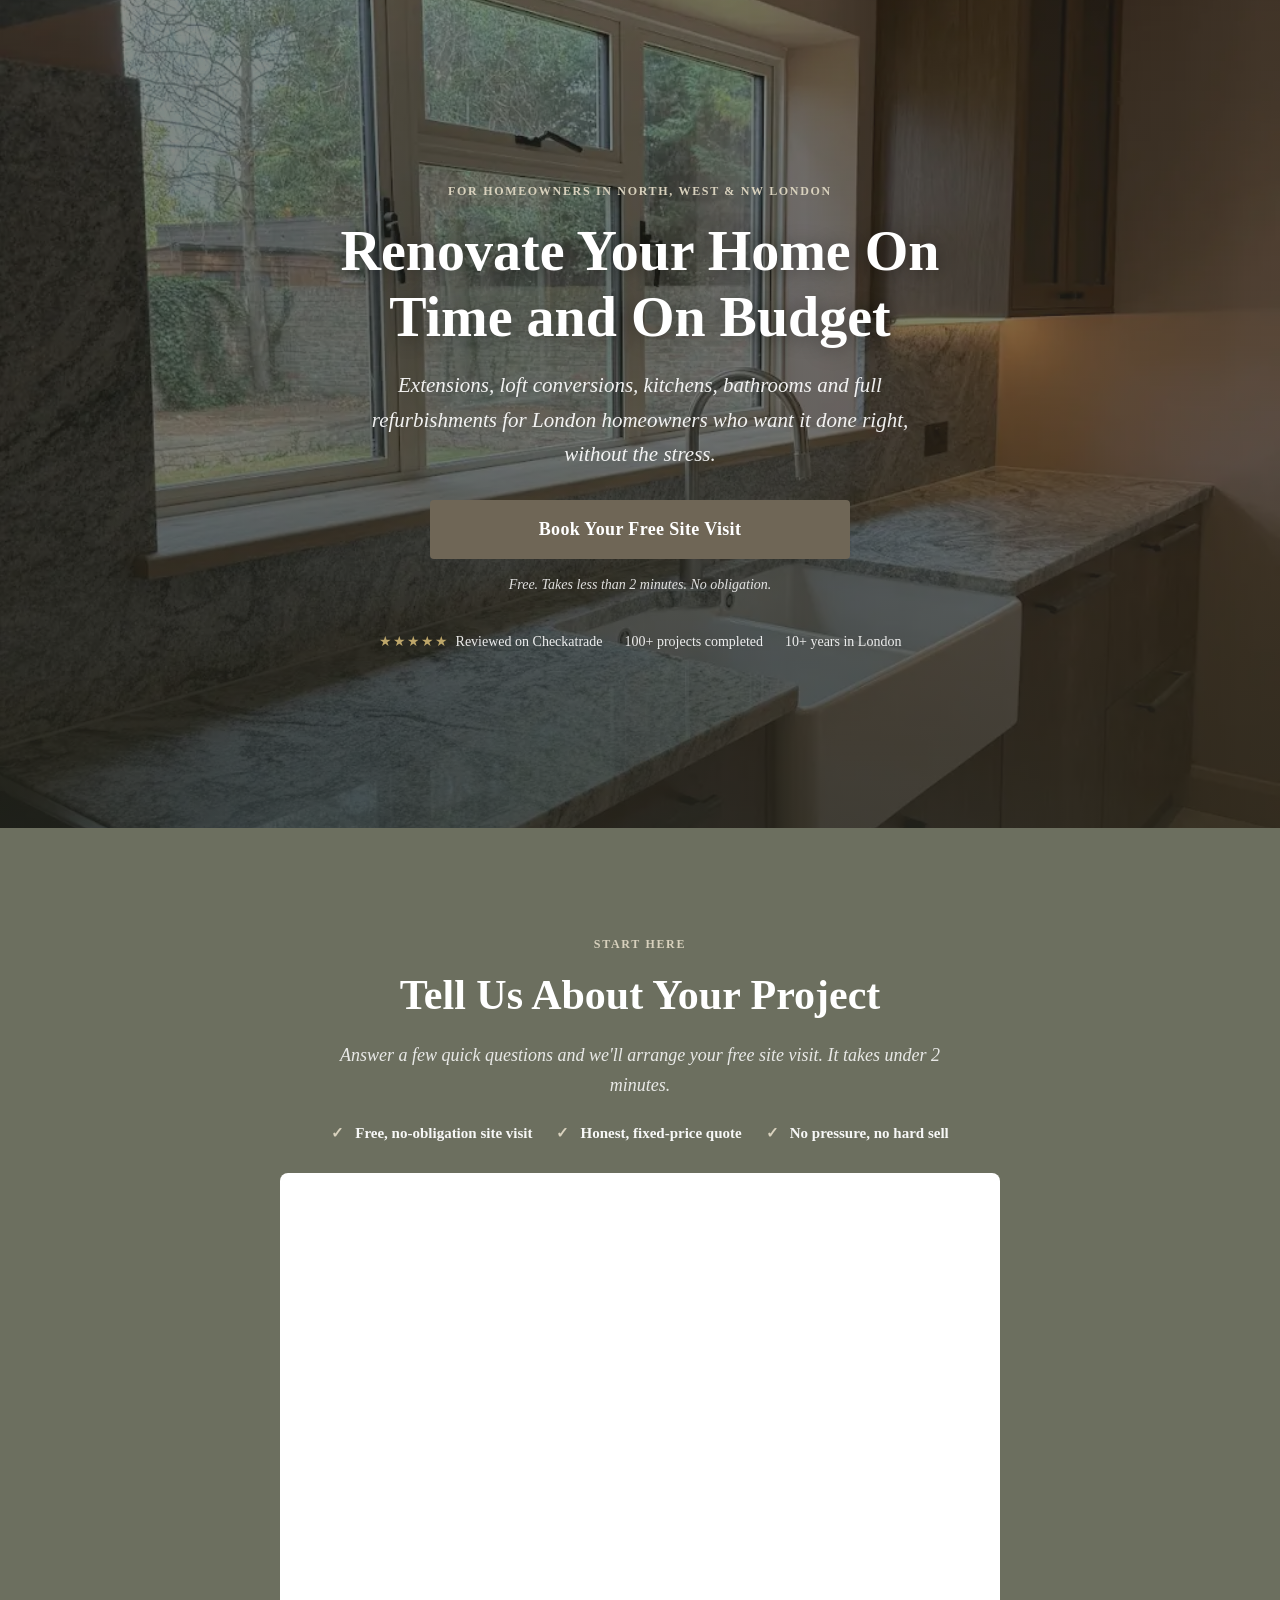
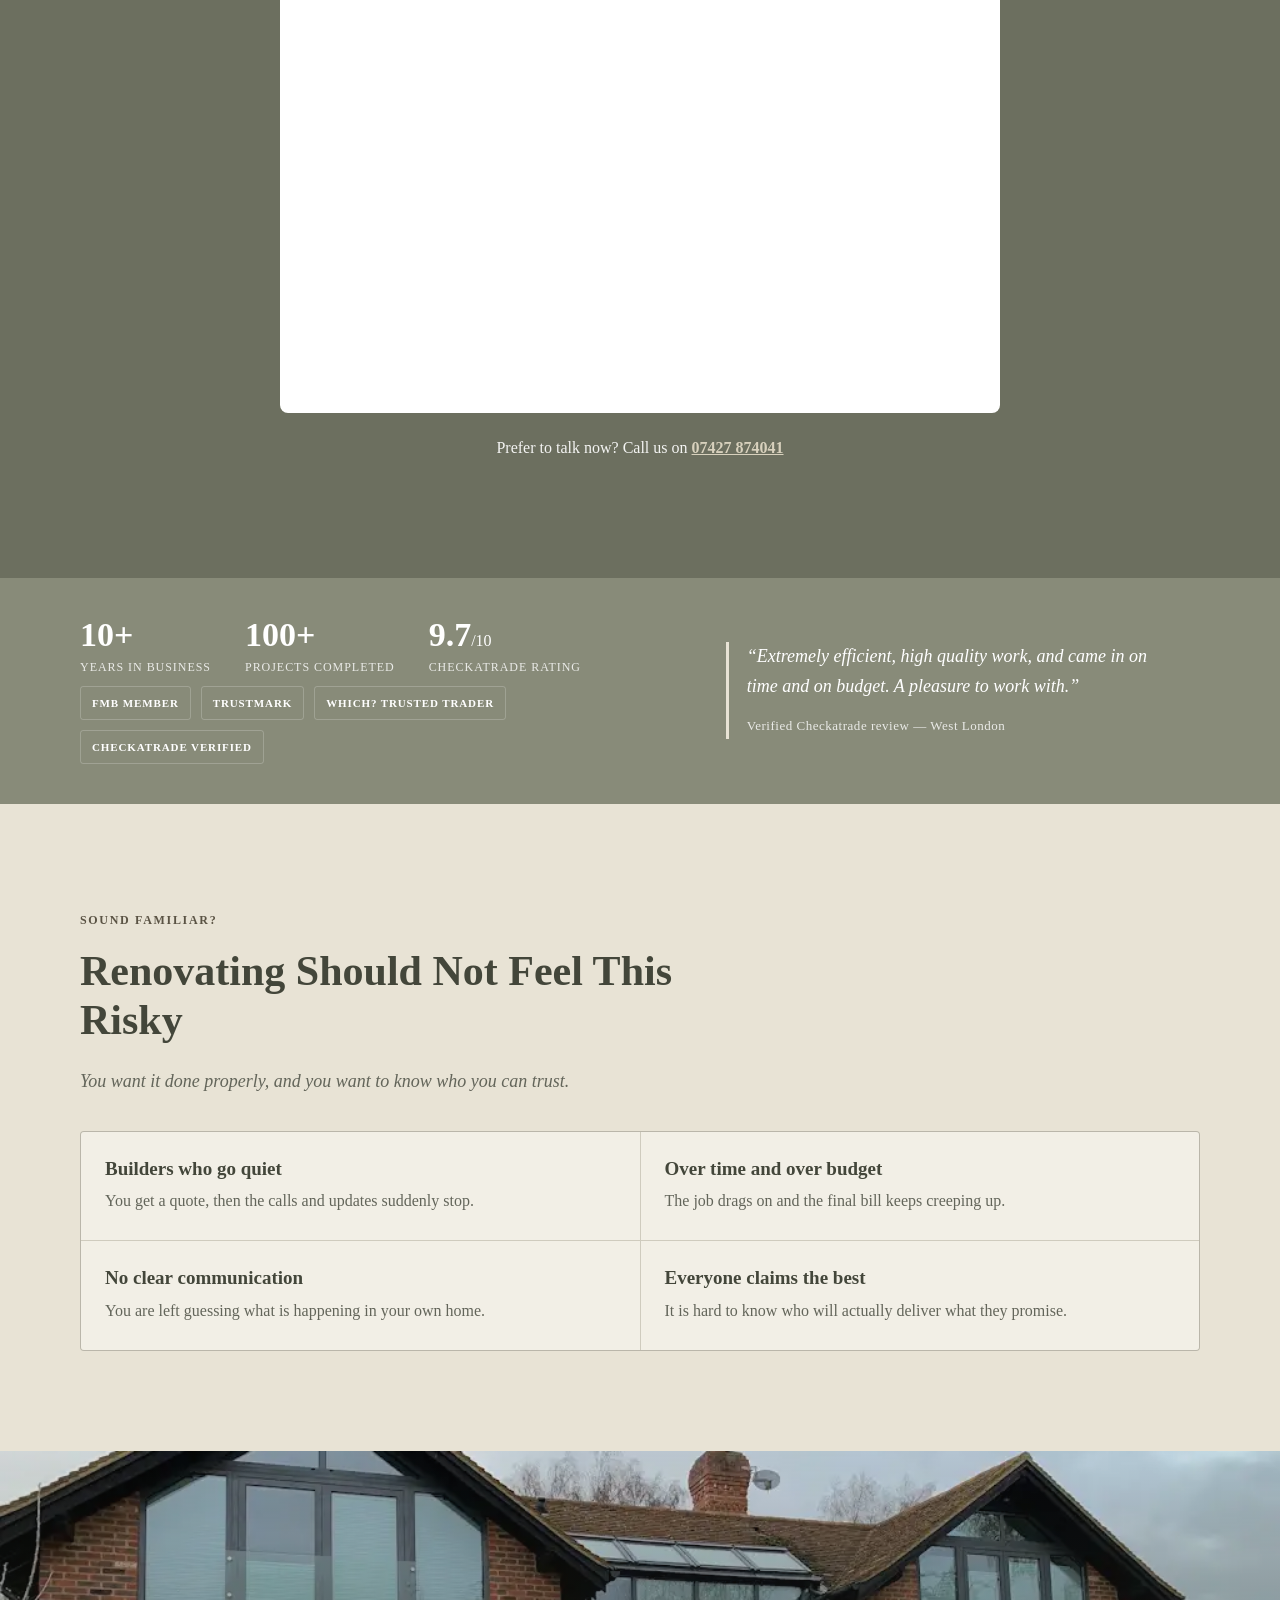
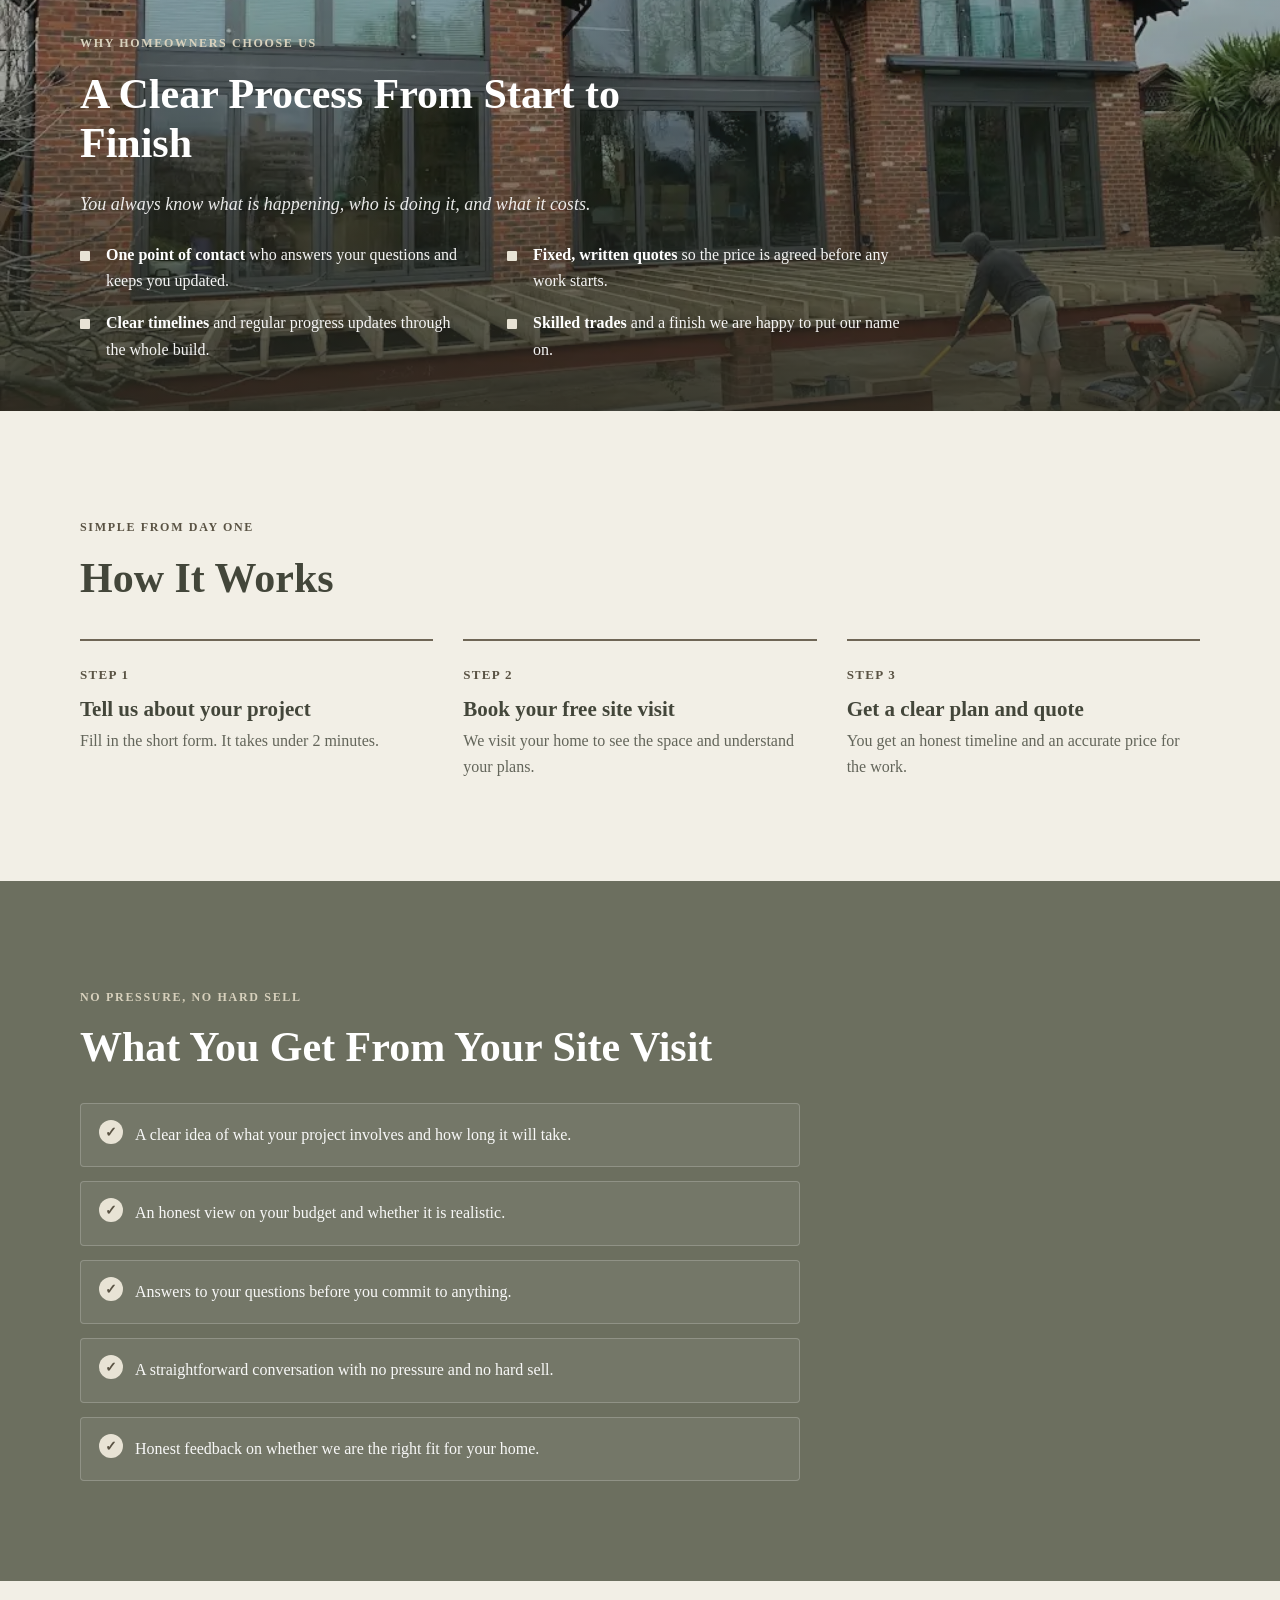
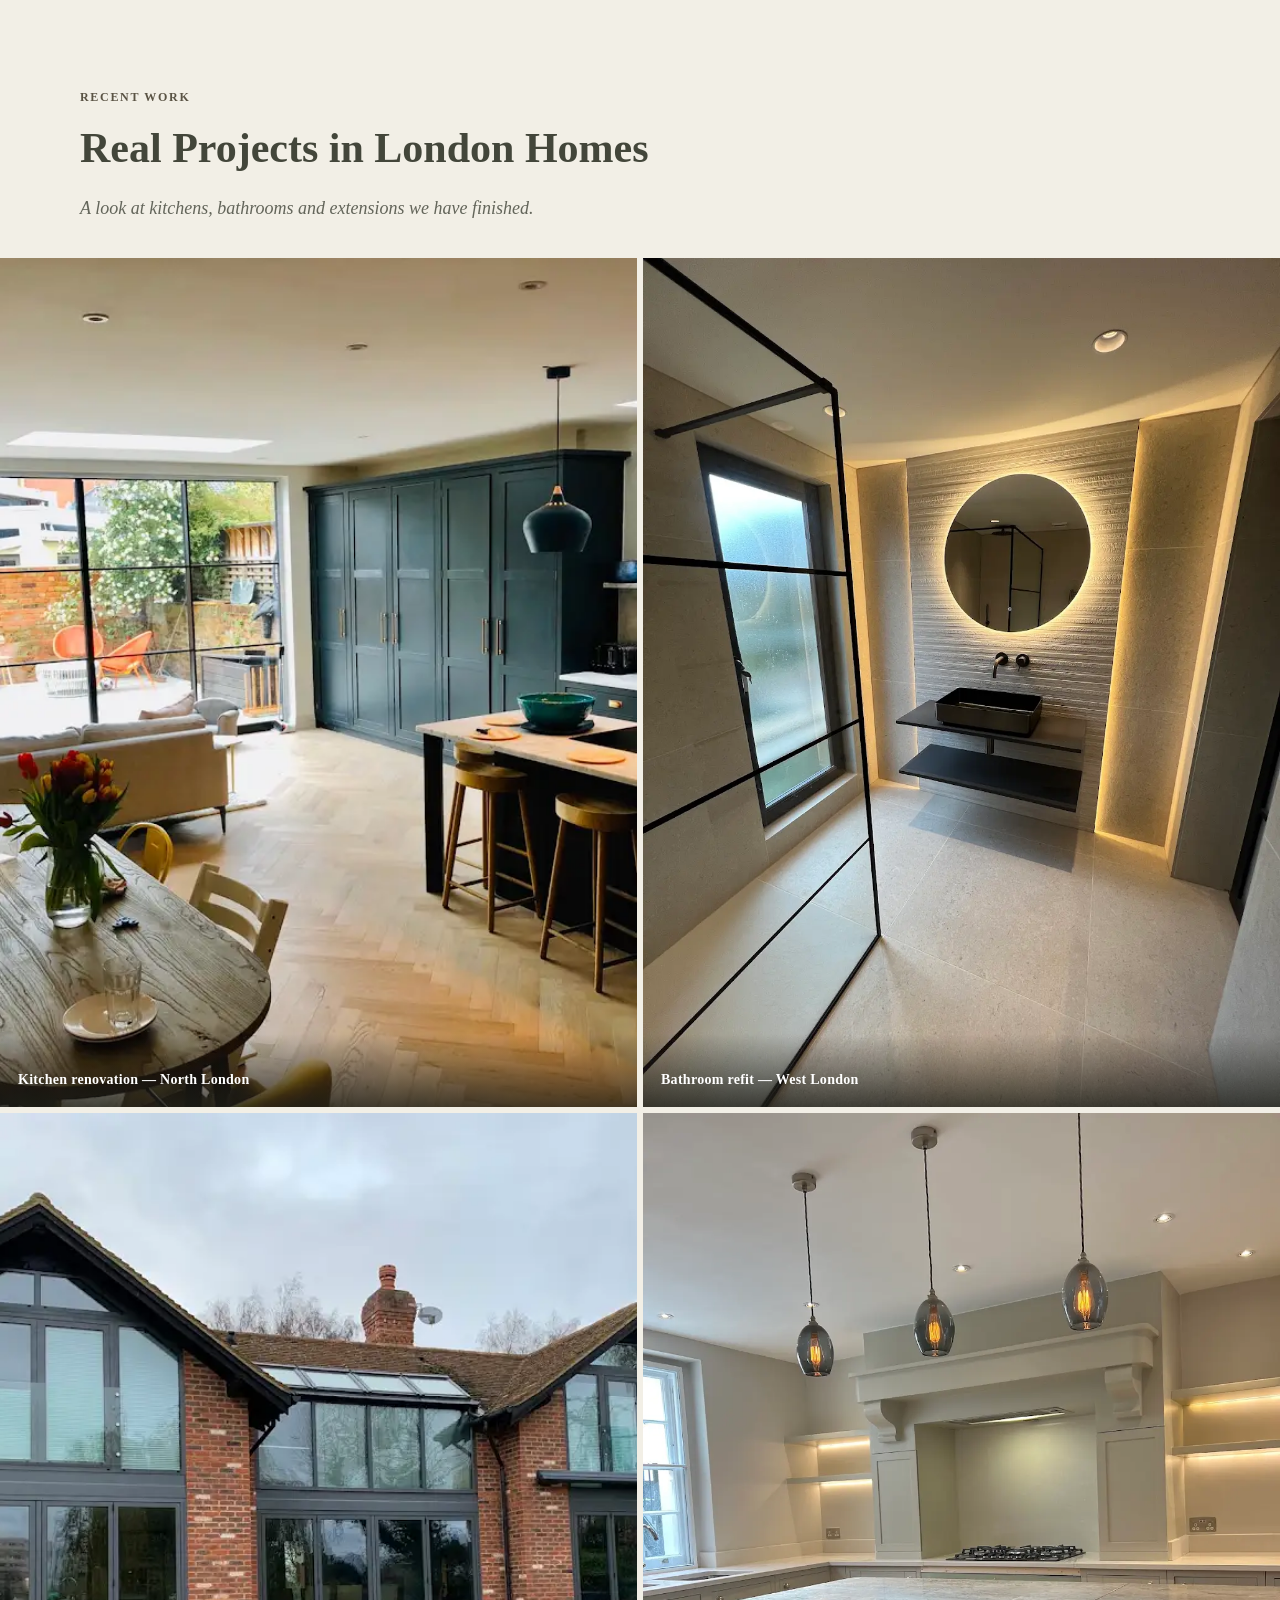
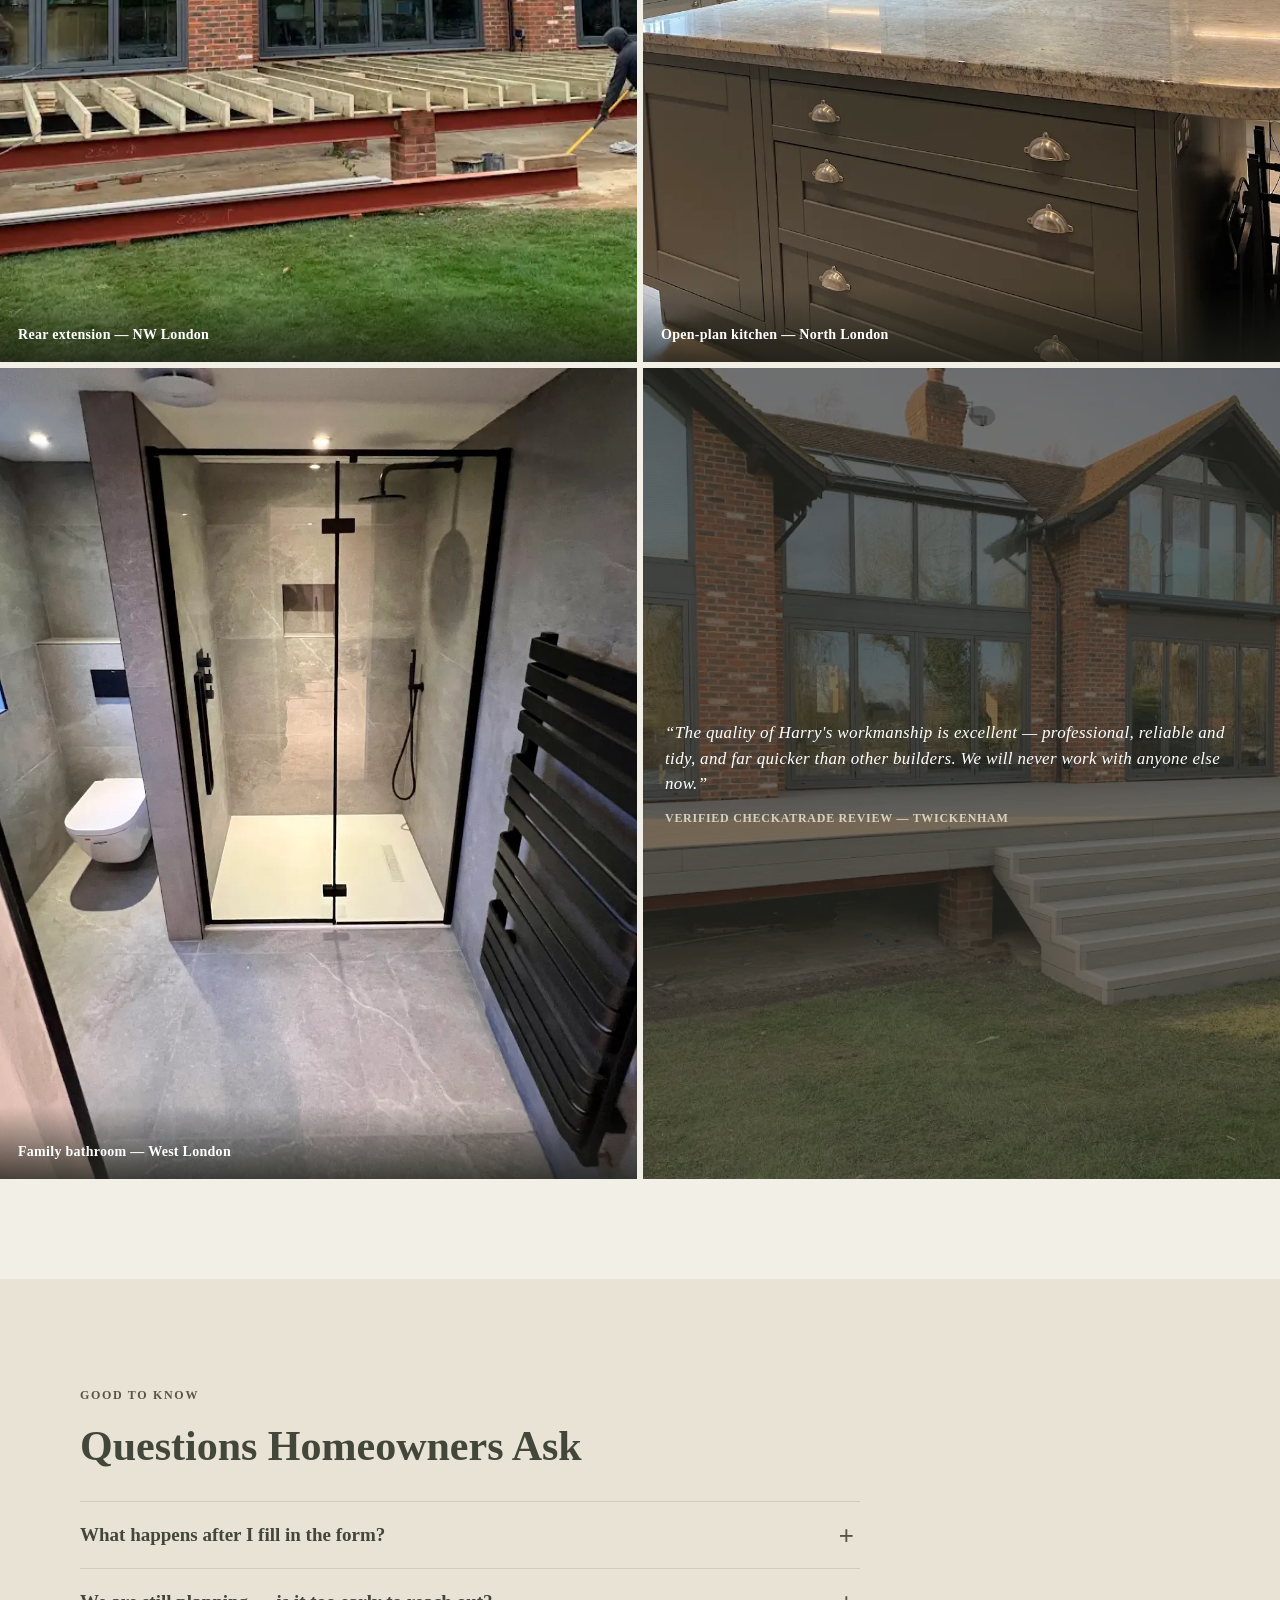
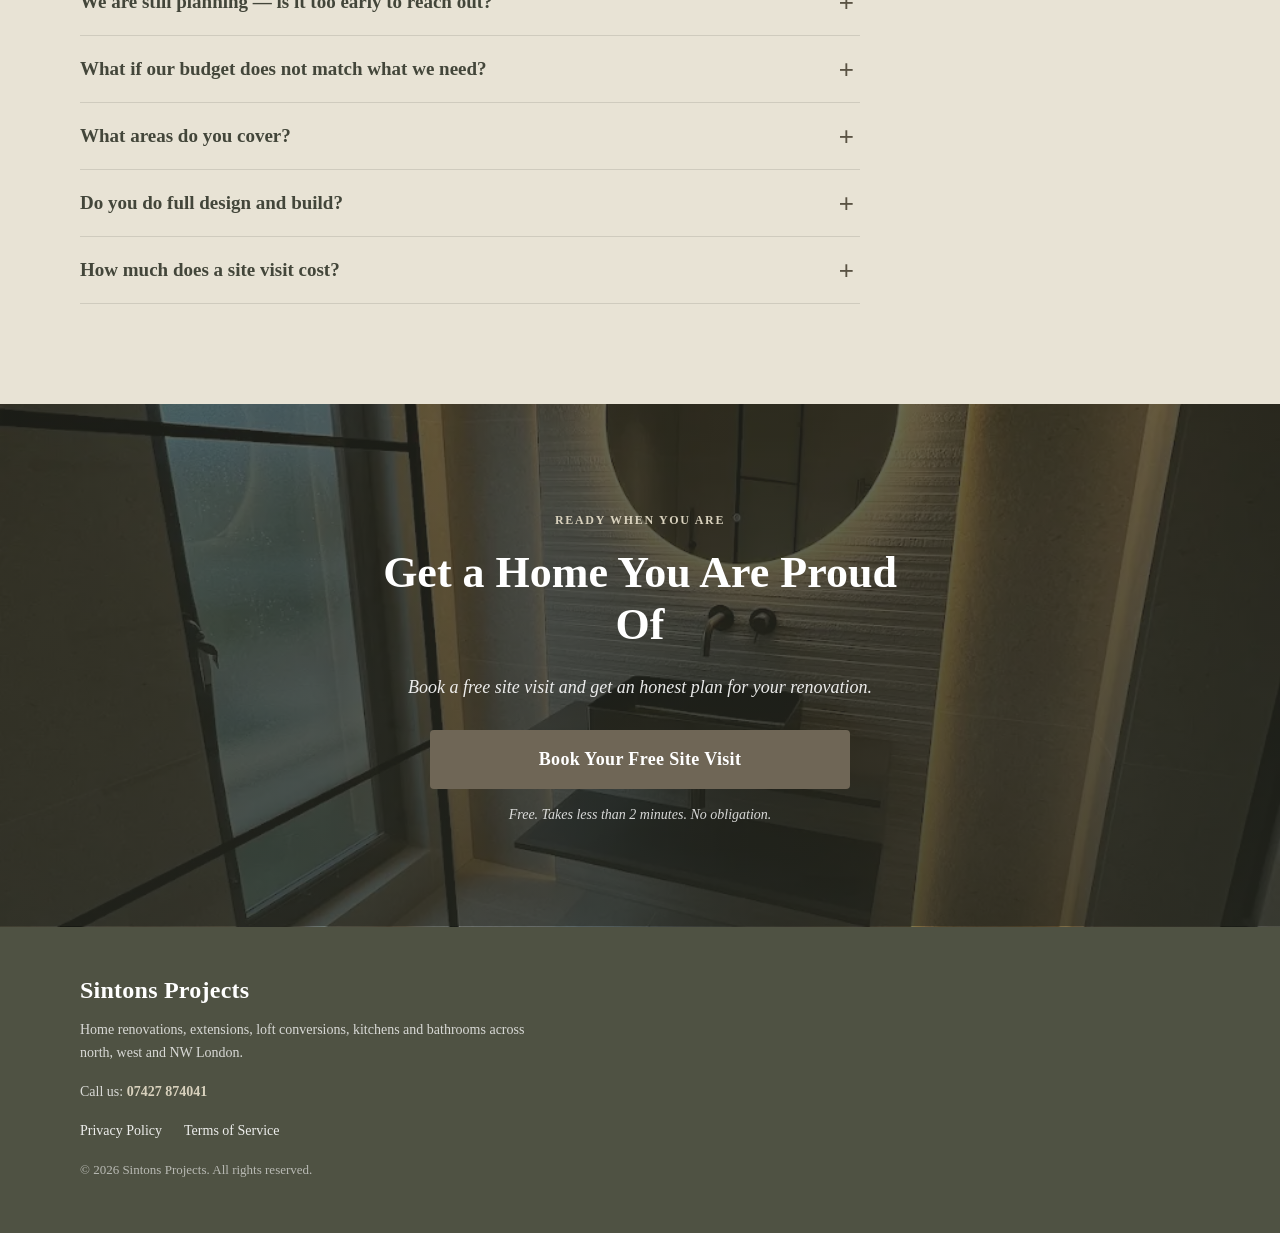
==== commit c7cc4b3d: "Sharpen hero + add risk-reversal above the form - Hero headline now leads with the concrete promise " ====
--- a/index.html
+++ b/index.html
@@ -23,8 +23,8 @@
   <header class="hero" id="top">
     <div class="hero__inner">
       <span class="eyebrow">For homeowners in north, west &amp; NW London</span>
-      <h1>Renovate Your Home Without the Stress</h1>
-      <p class="hero__sub">Sintons Projects builds extensions, loft conversions, kitchens, bathrooms and full refurbishments for London homeowners who want it done right.</p>
+      <h1>Renovate Your Home On Time and On Budget</h1>
+      <p class="hero__sub">Extensions, loft conversions, kitchens, bathrooms and full refurbishments for London homeowners who want it done right, without the stress.</p>
       <div class="hero__cta">
         <button class="btn btn-lg" data-scroll-to-form>Book Your Free Site Visit</button>
         <p class="friction">Free. Takes less than 2 minutes. No obligation.</p>
@@ -43,8 +43,14 @@
       <div class="section-head">
         <span class="eyebrow">Start here</span>
         <h2 id="form-h">Tell Us About Your Project</h2>
-        <p class="subline">It takes under 2 minutes and there is no obligation.</p>
-      </div>
+        <p class="subline">Answer a few quick questions and we'll arrange your free site visit. It takes under 2 minutes.</p>
+      </div>
+
+      <ul class="form-reassure">
+        <li>Free, no-obligation site visit</li>
+        <li>Honest, fixed-price quote</li>
+        <li>No pressure, no hard sell</li>
+      </ul>
 
       <div class="form-wrap">
         <!-- ============================================================
--- a/styles.css
+++ b/styles.css
@@ -482,8 +482,36 @@
 .formsec .eyebrow { color: var(--stone); }
 .formsec h2 { color: #fff; font-size: 30px; }
 .formsec .subline { color: rgba(255, 255, 255, 0.85); }
+.formsec .section-head { margin-left: auto; margin-right: auto; text-align: center; }
+.form-reassure {
+  list-style: none;
+  padding: 0;
+  margin: 20px auto 0;
+  max-width: 660px;
+  display: flex;
+  flex-wrap: wrap;
+  justify-content: center;
+  gap: 8px 24px;
+  text-align: center;
+}
+.form-reassure li {
+  position: relative;
+  padding-left: 24px;
+  font-size: 15px;
+  font-weight: 700;
+  color: rgba(255, 255, 255, 0.95);
+}
+.form-reassure li::before {
+  content: "✓";
+  position: absolute;
+  left: 0;
+  top: 0;
+  color: var(--stone);
+  font-family: Arial, sans-serif;
+  font-weight: 700;
+}
 .form-wrap {
-  margin-top: 28px;
+  margin: 28px auto 0;
   background: #fff;
   border-radius: 8px;
   padding: 10px;
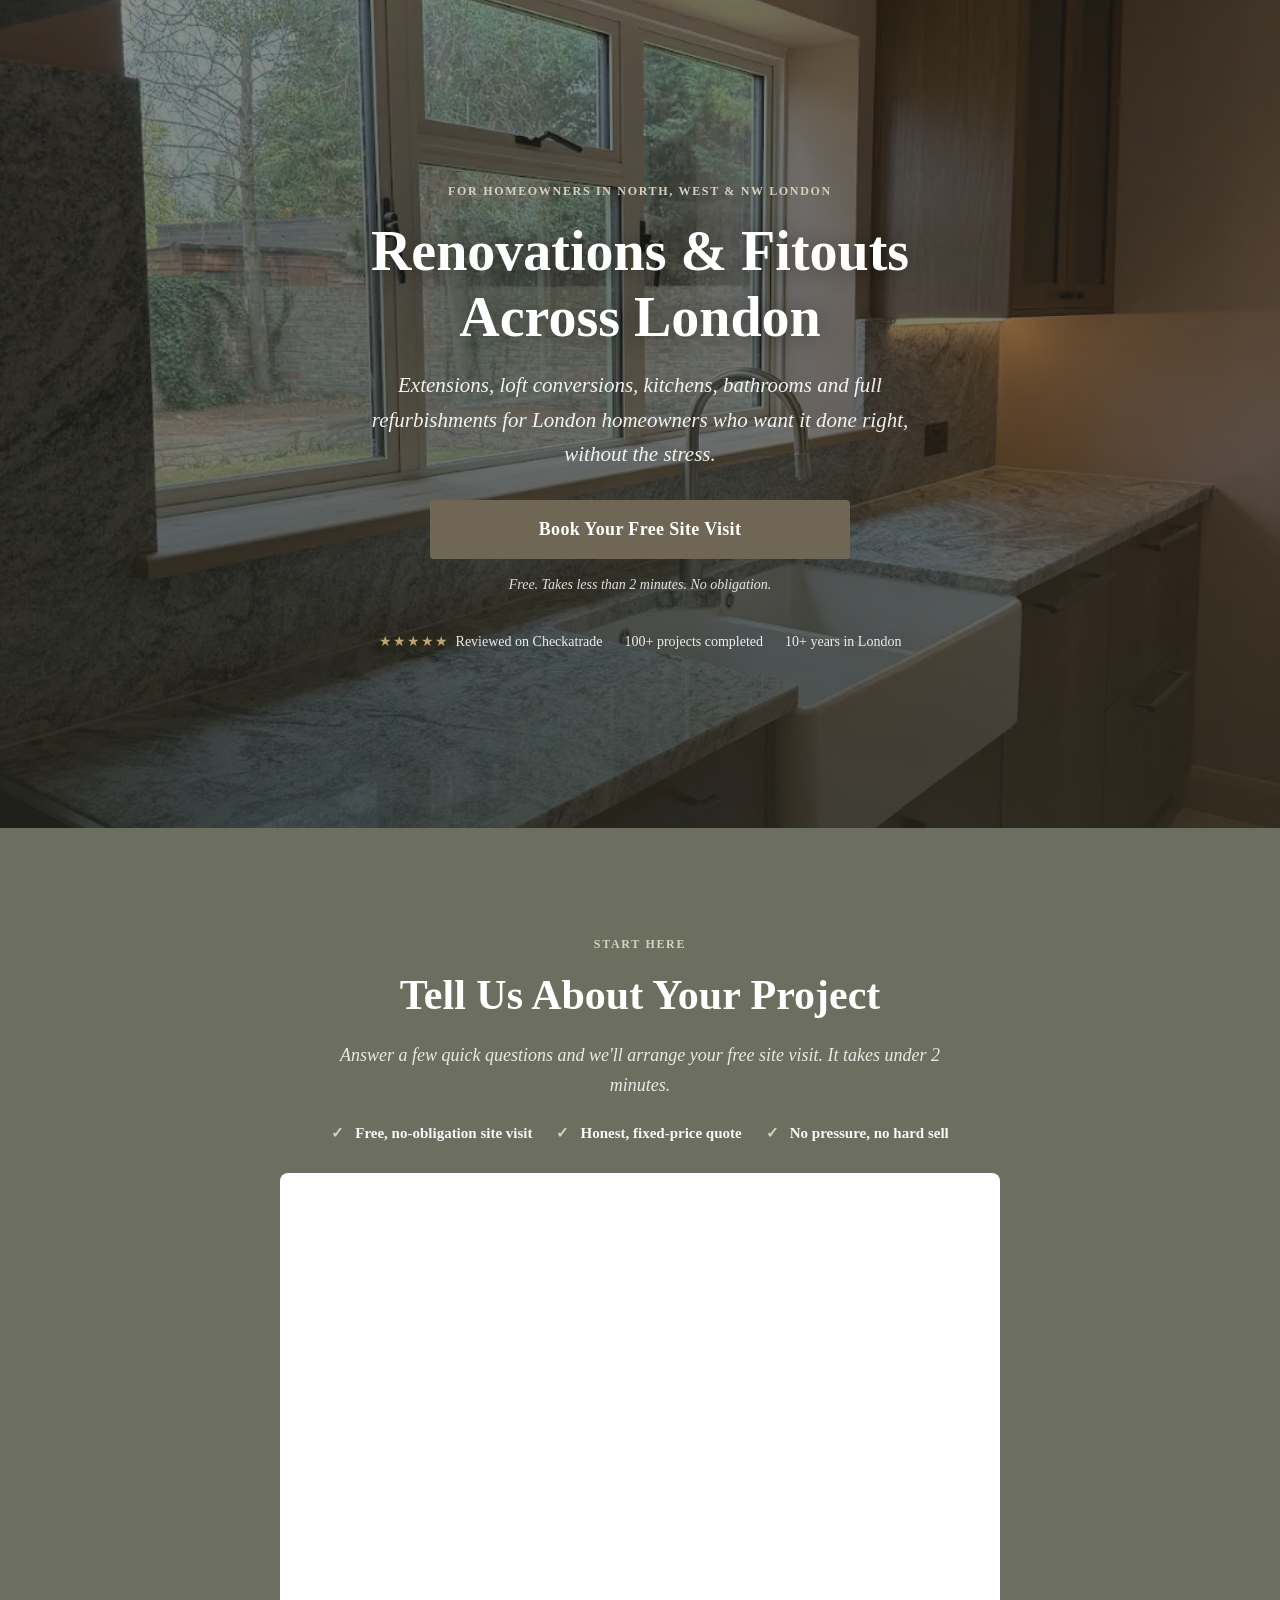
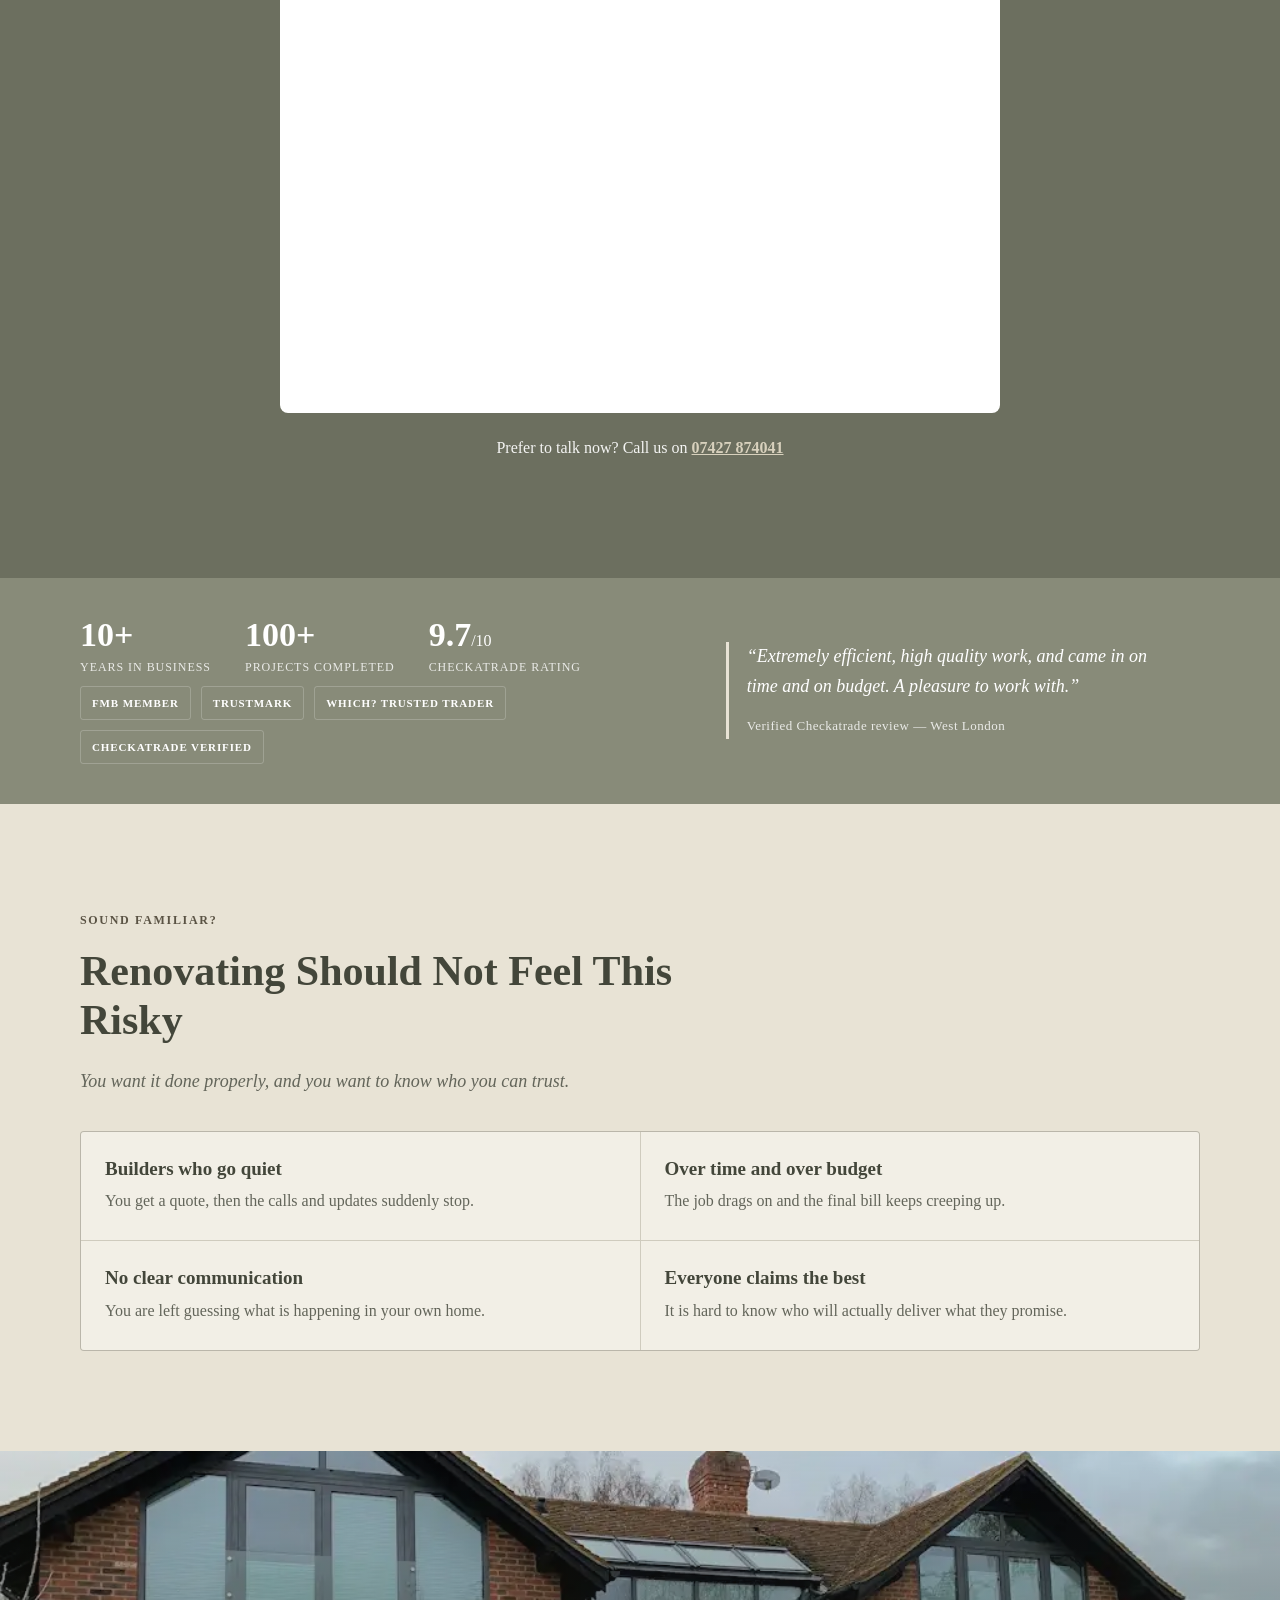
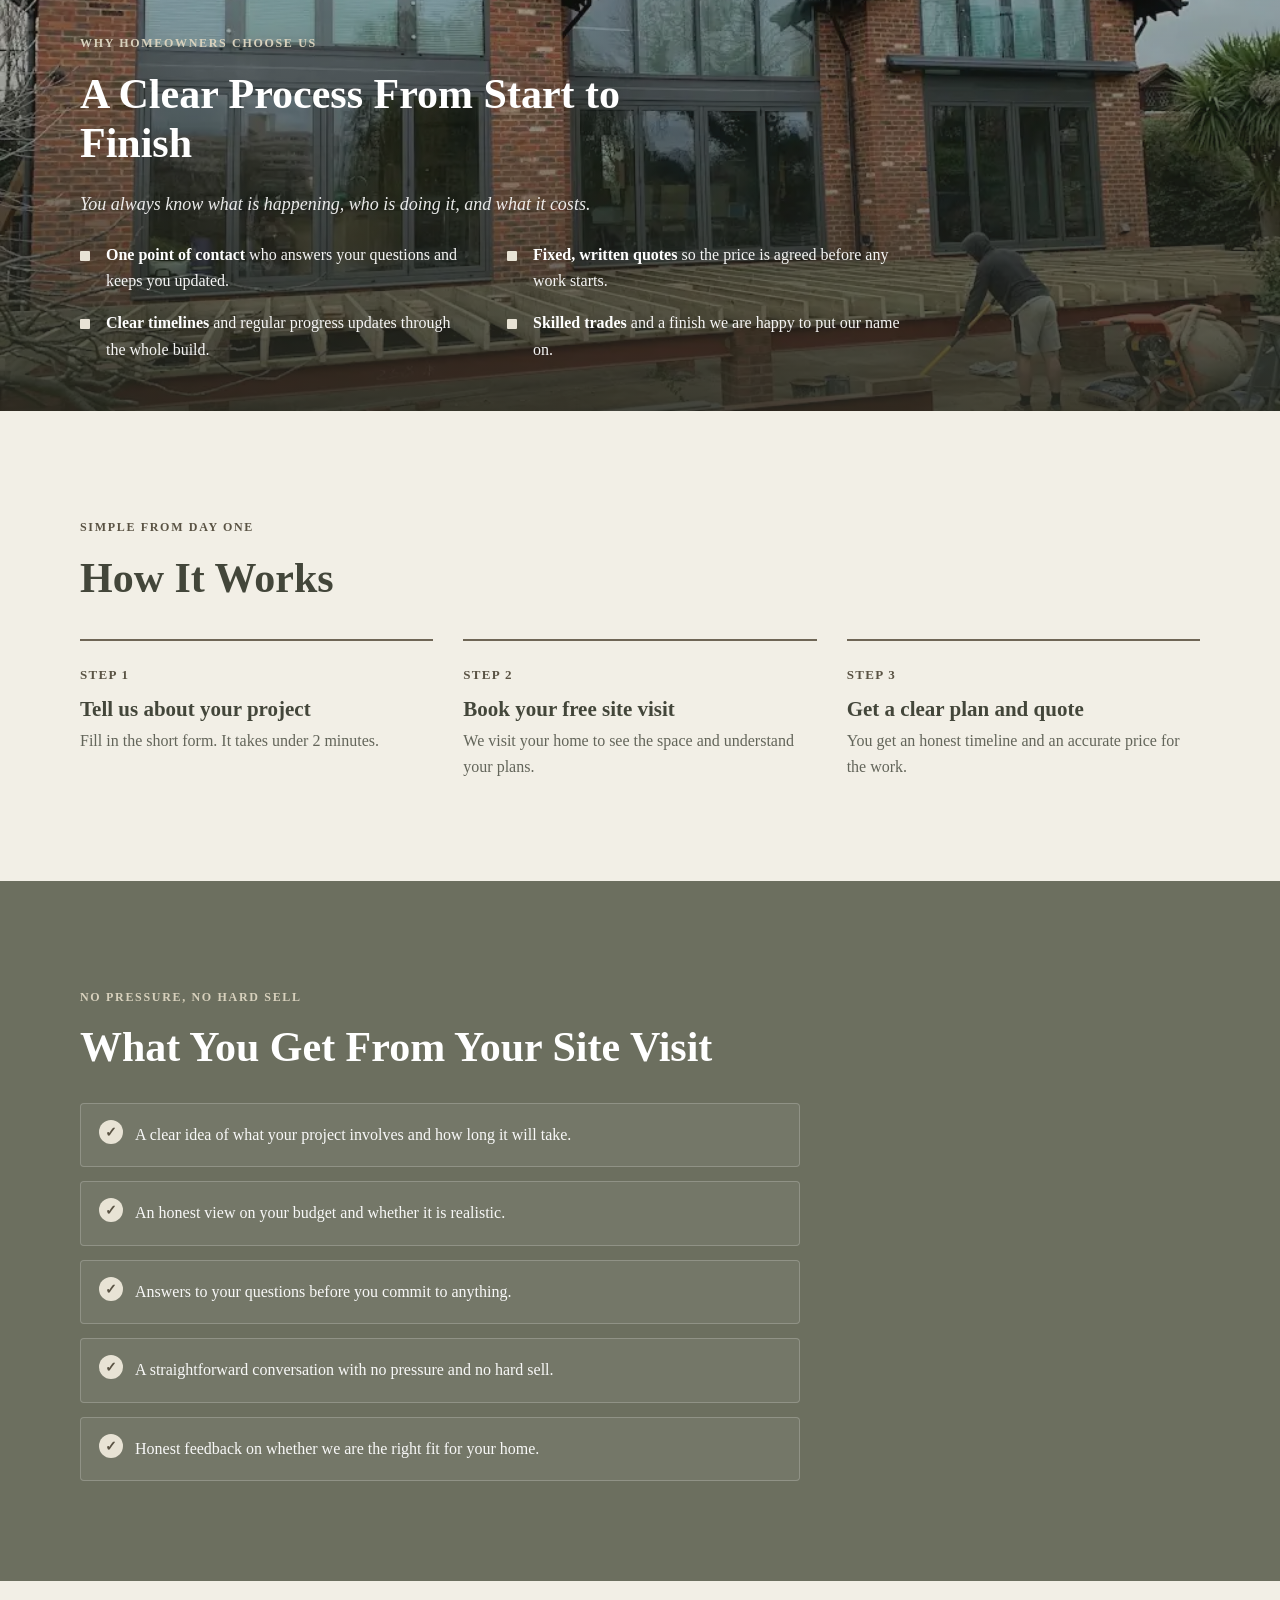
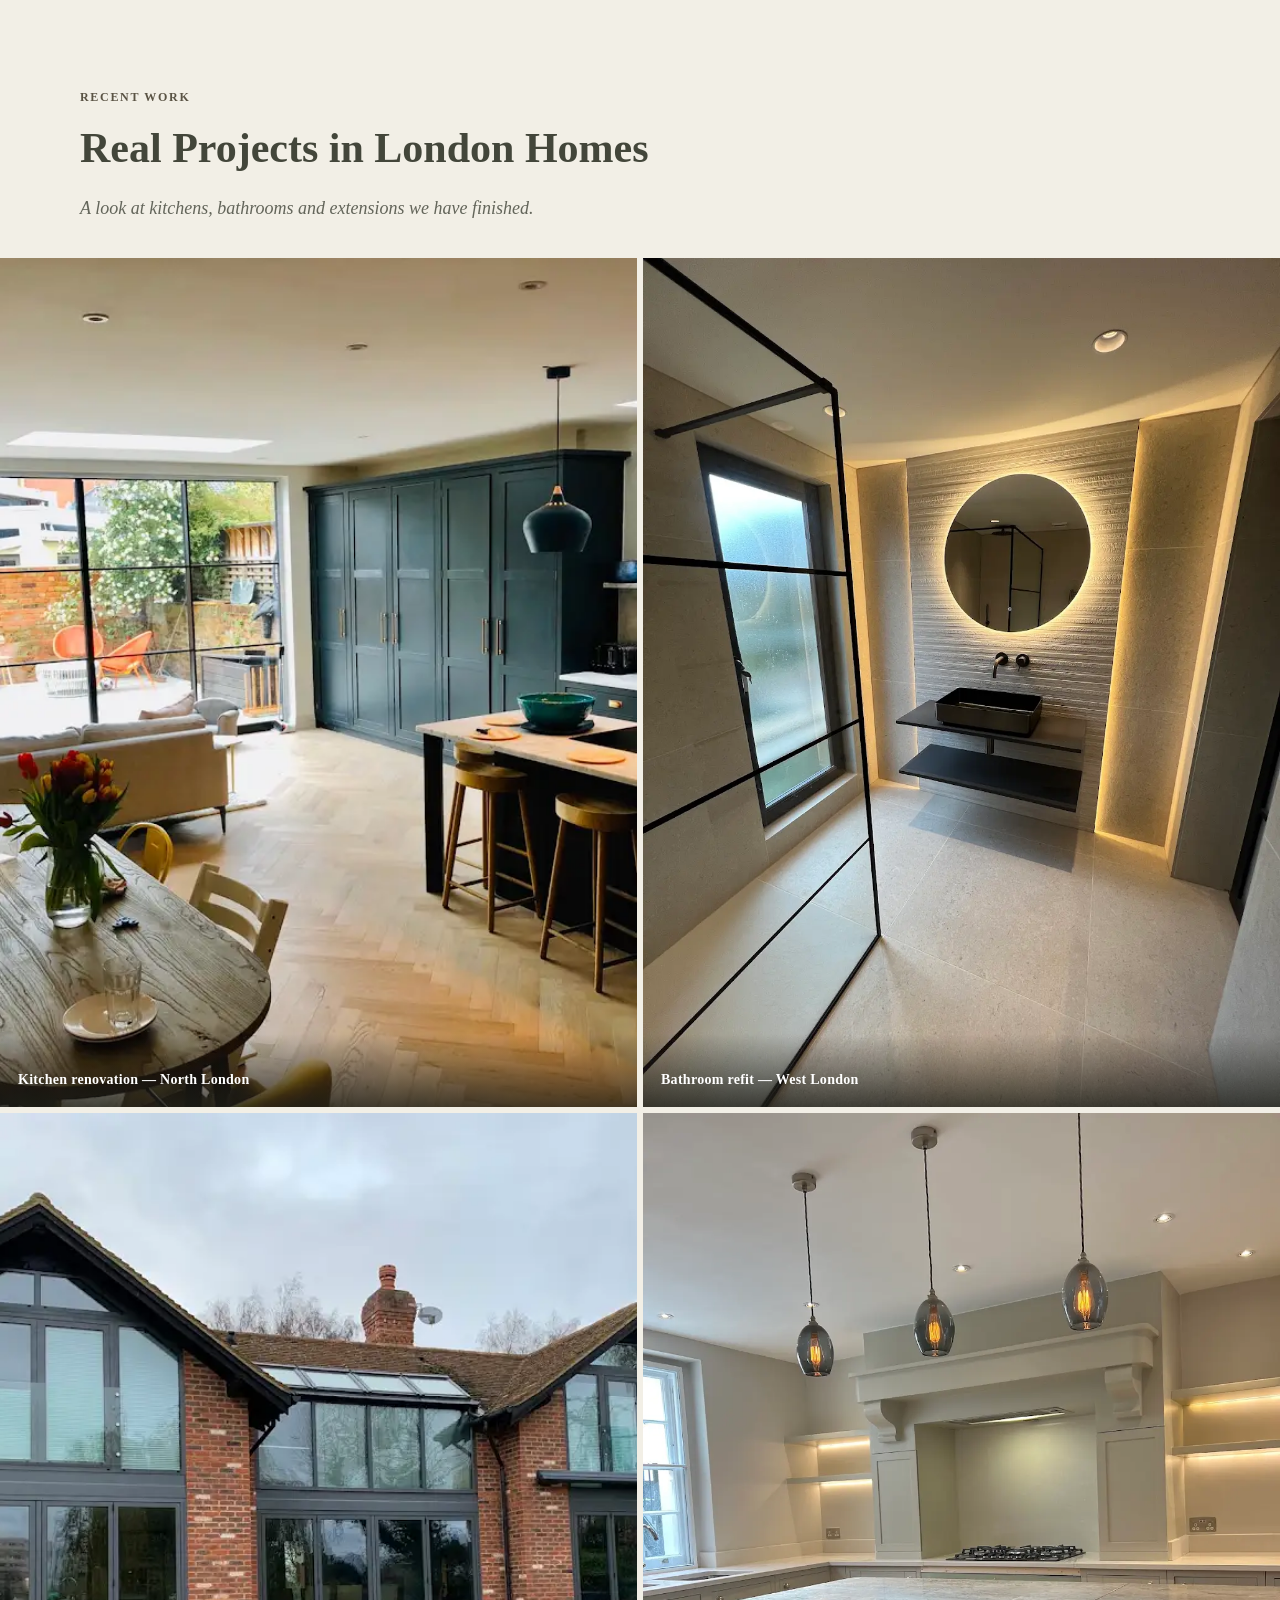
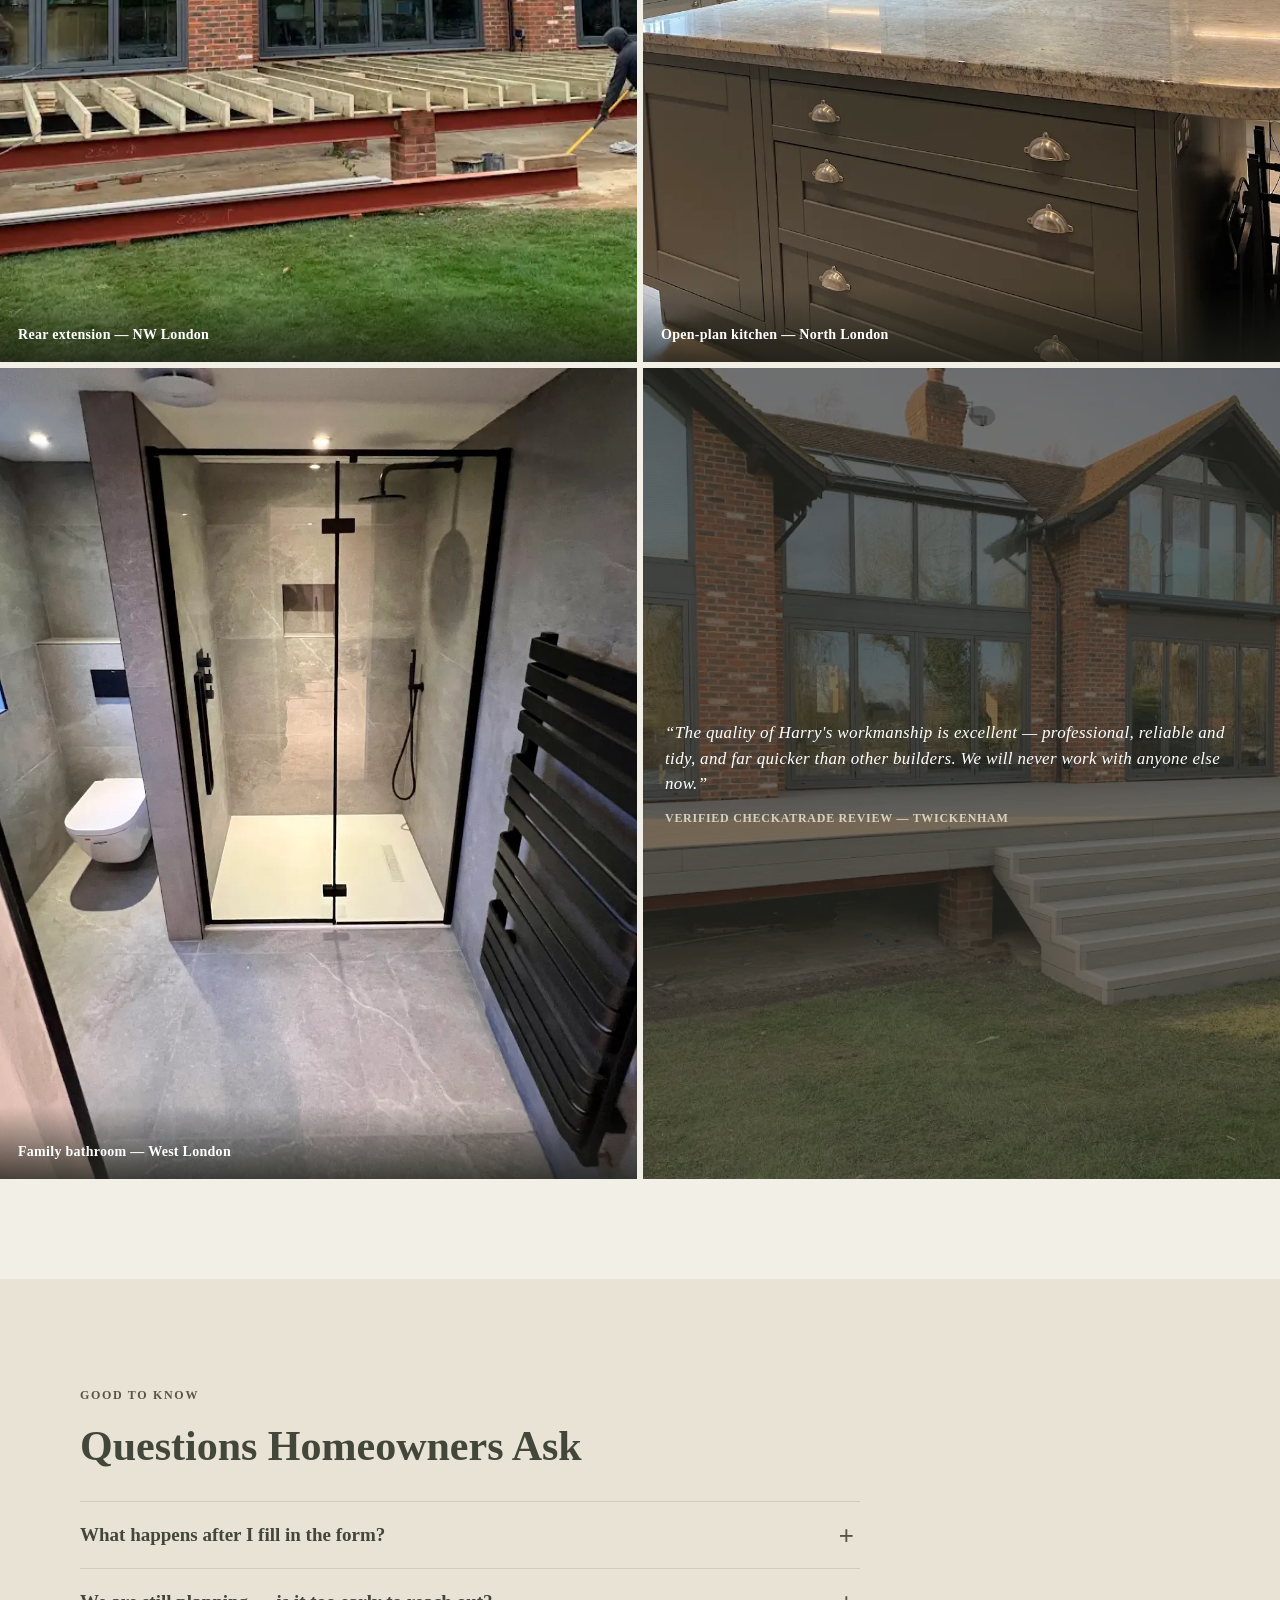
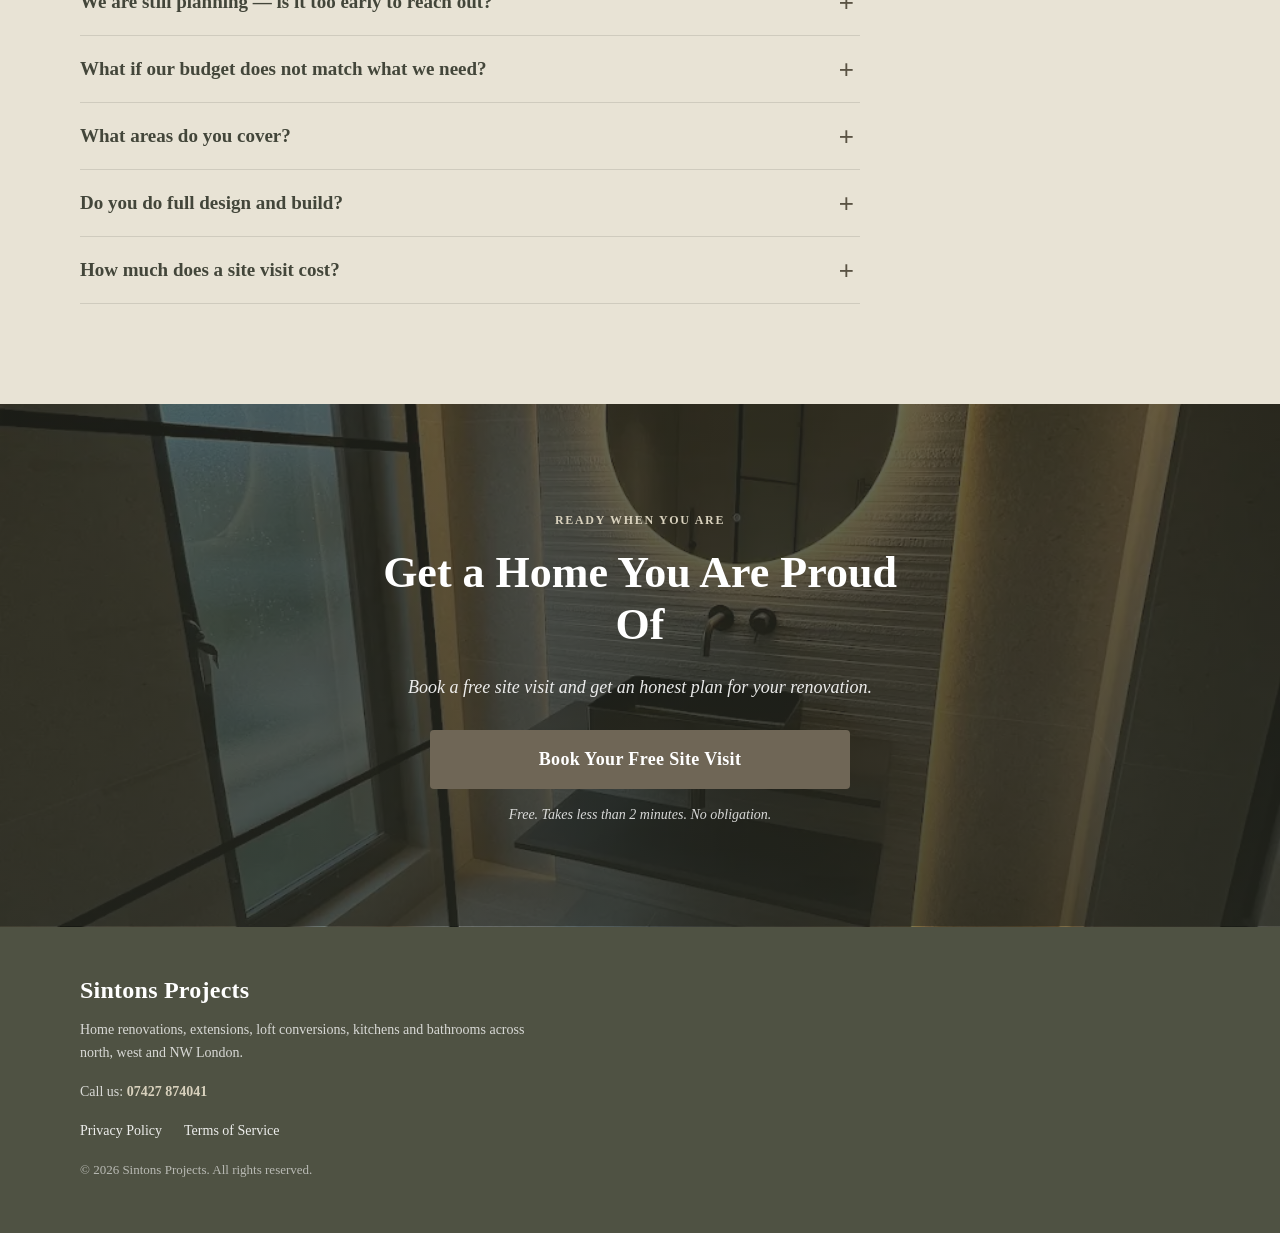
==== commit 34ff0401: "Update hero headline to "Renovations & Fitouts Across London" Co-Authored-By: Claude Opus 4.8 <norep" ====
--- a/index.html
+++ b/index.html
@@ -23,7 +23,7 @@
   <header class="hero" id="top">
     <div class="hero__inner">
       <span class="eyebrow">For homeowners in north, west &amp; NW London</span>
-      <h1>Renovate Your Home On Time and On Budget</h1>
+      <h1>Renovations &amp; Fitouts Across London</h1>
       <p class="hero__sub">Extensions, loft conversions, kitchens, bathrooms and full refurbishments for London homeowners who want it done right, without the stress.</p>
       <div class="hero__cta">
         <button class="btn btn-lg" data-scroll-to-form>Book Your Free Site Visit</button>
